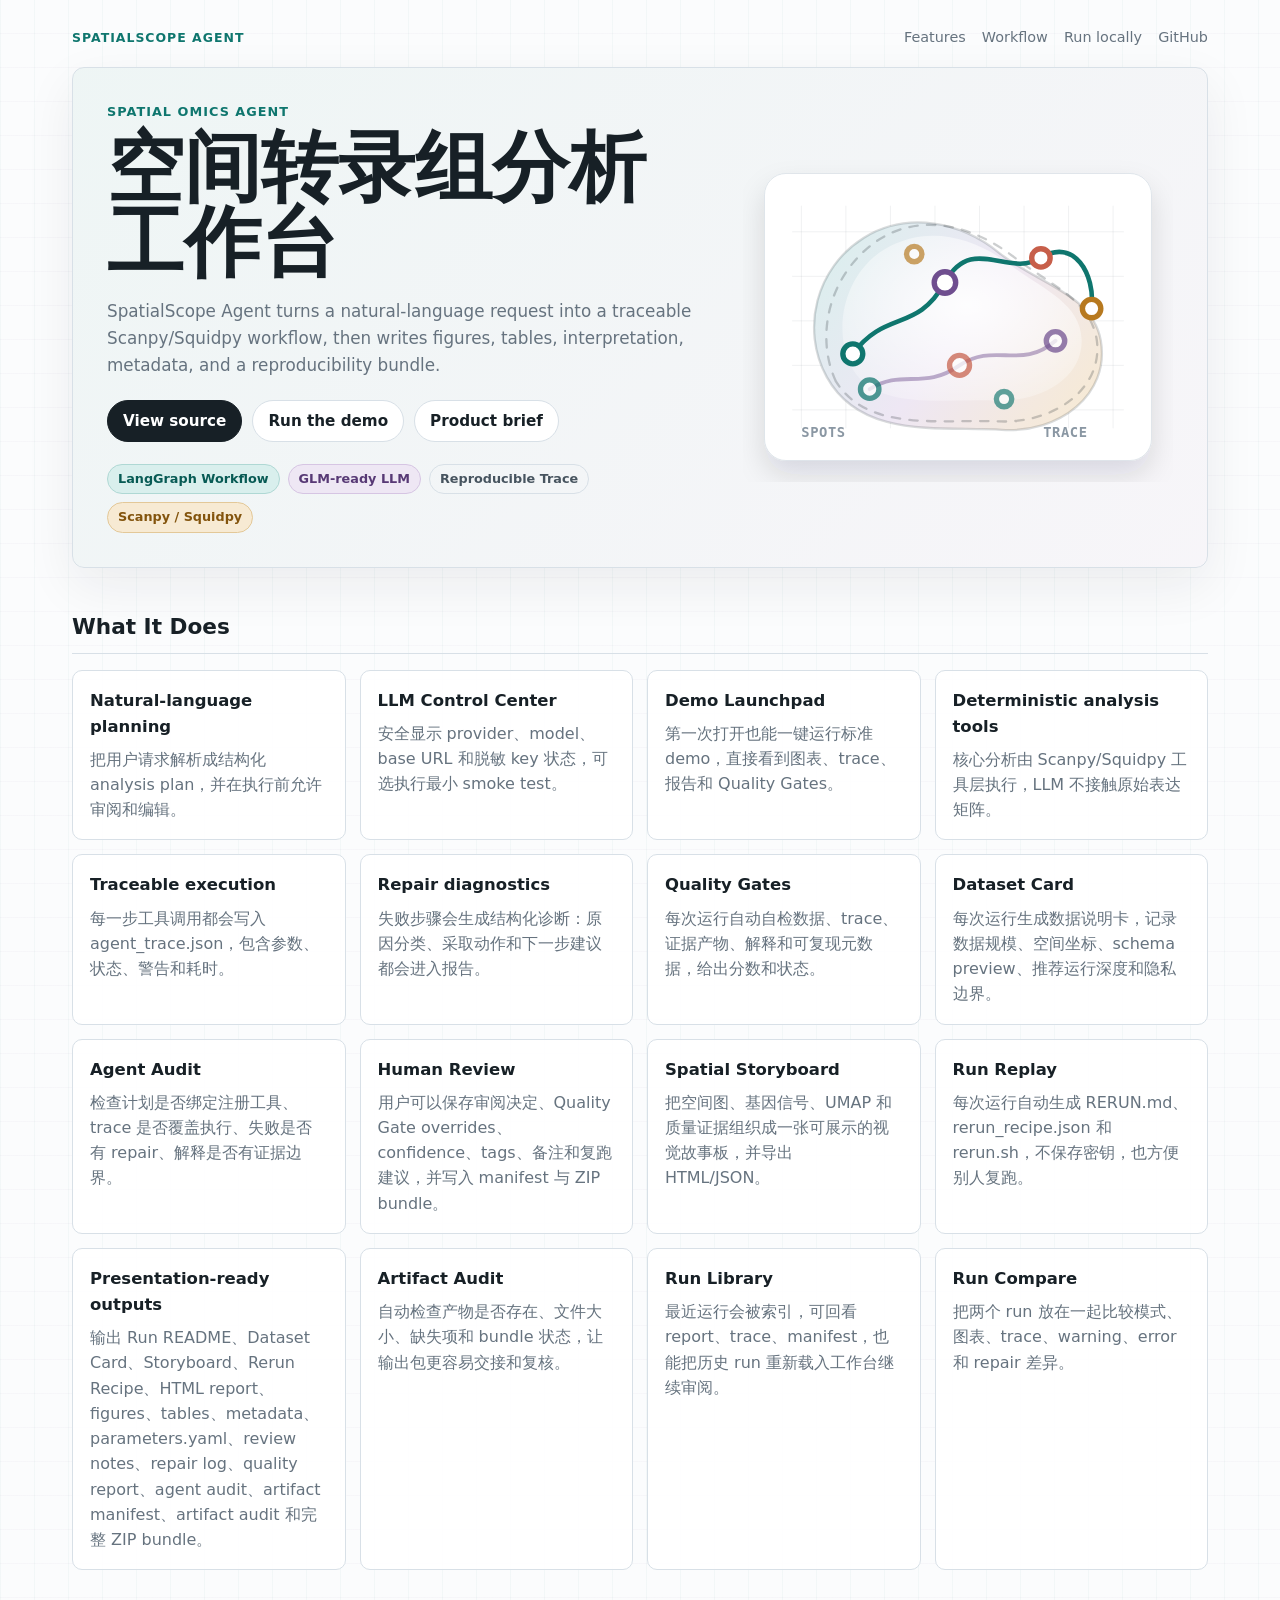
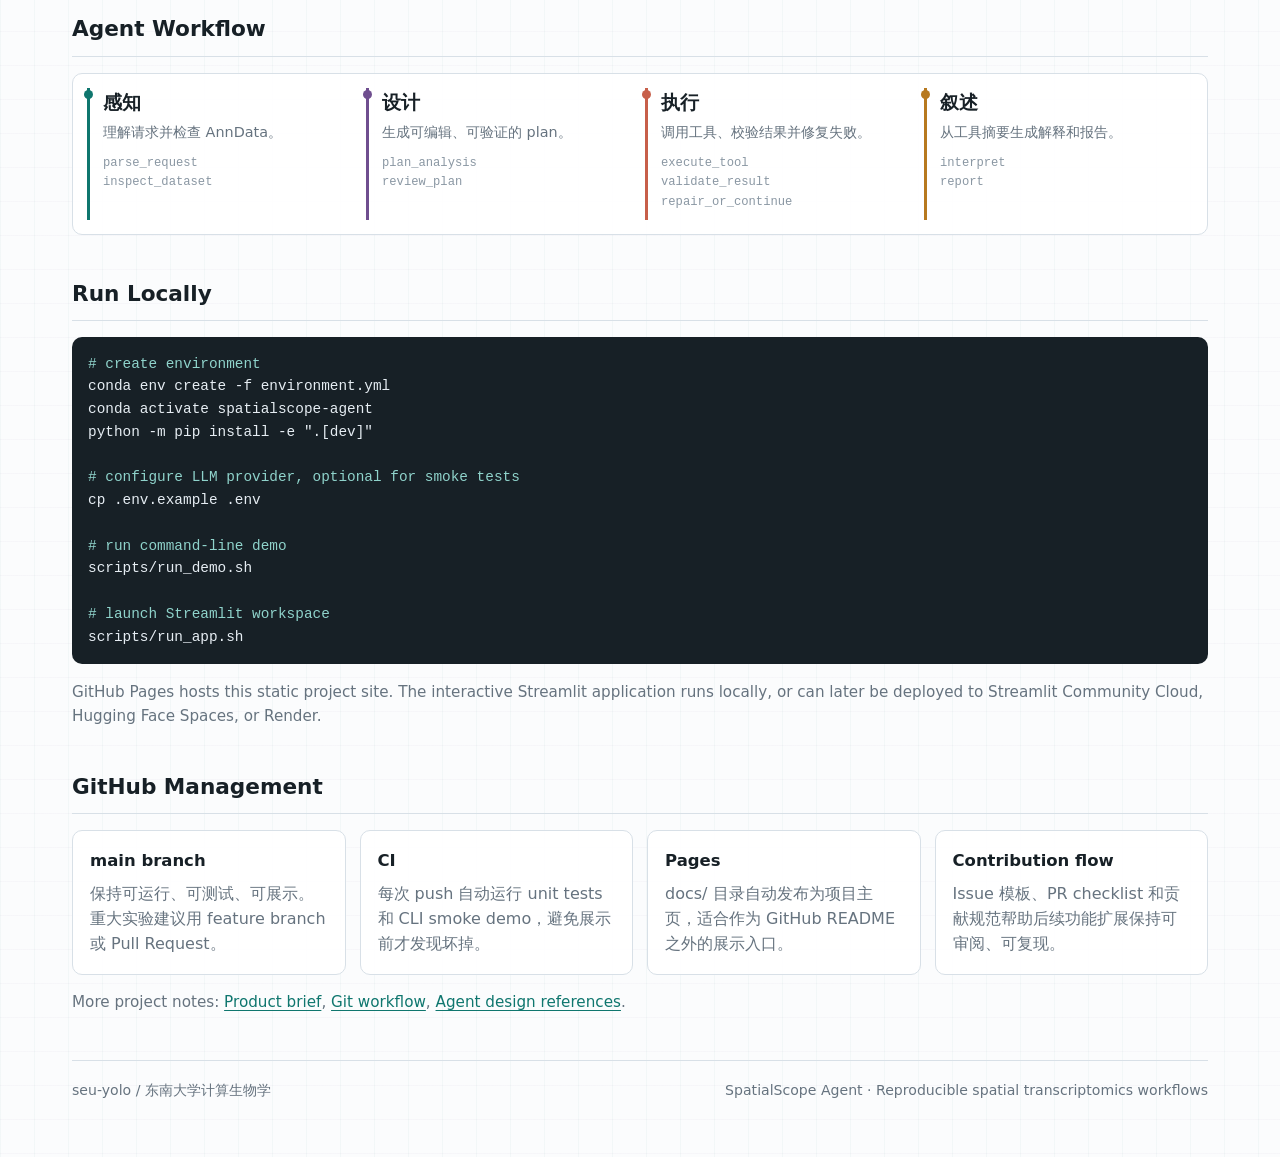
==== index.html @ b6e5aeb5 "feat: refactor spatialscope agent v2 runtime and ui" ====
<!doctype html>
<html lang="zh-CN">
<head>
  <meta charset="utf-8">
  <meta name="viewport" content="width=device-width, initial-scale=1">
  <title>SpatialScope Agent</title>
  <meta name="description" content="A LangGraph-orchestrated spatial transcriptomics analysis agent with reproducible reports and traceable workflows.">
  <link rel="stylesheet" href="assets/site.css">
</head>
<body>
  <main class="shell">
    <nav class="nav" aria-label="Primary navigation">
      <div class="brand">SpatialScope Agent</div>
      <div class="nav-links">
        <a href="#features">Features</a>
        <a href="#workflow">Workflow</a>
        <a href="#run">Run locally</a>
        <a href="https://github.com/seu-yolo/spatialscope-agent">GitHub</a>
      </div>
    </nav>

    <section class="hero">
      <div>
        <div class="kicker">Spatial Omics Agent</div>
        <h1>空间转录组分析工作台</h1>
        <p class="lead">
          SpatialScope Agent turns a natural-language request into a traceable Scanpy/Squidpy workflow,
          then writes figures, tables, interpretation, metadata, and a reproducibility bundle.
        </p>
        <div class="actions">
          <a class="button" href="https://github.com/seu-yolo/spatialscope-agent">View source</a>
          <a class="button secondary" href="#run">Run the demo</a>
          <a class="button secondary" href="PRODUCT_BRIEF.md">Product brief</a>
        </div>
        <div class="tag-wall" aria-label="Project tags">
          <span class="tag teal">LangGraph Workflow</span>
          <span class="tag plum">GLM-ready LLM</span>
          <span class="tag">Reproducible Trace</span>
          <span class="tag amber">Scanpy / Squidpy</span>
        </div>
      </div>
      <img class="atlas" src="assets/spatialscope-atlas.svg" alt="Spatial transcriptomics atlas illustration">
    </section>

    <section class="section" id="features">
      <div class="section-title">What It Does</div>
      <div class="grid">
        <article class="card">
          <h3>Natural-language planning</h3>
          <p>把用户请求解析成结构化 analysis plan，并在执行前允许审阅和编辑。</p>
        </article>
        <article class="card">
          <h3>LLM Control Center</h3>
          <p>安全显示 provider、model、base URL 和脱敏 key 状态，可选执行最小 smoke test。</p>
        </article>
        <article class="card">
          <h3>Demo Launchpad</h3>
          <p>第一次打开也能一键运行标准 demo，直接看到图表、trace、报告和 Quality Gates。</p>
        </article>
        <article class="card">
          <h3>Deterministic analysis tools</h3>
          <p>核心分析由 Scanpy/Squidpy 工具层执行，LLM 不接触原始表达矩阵。</p>
        </article>
        <article class="card">
          <h3>Traceable execution</h3>
          <p>每一步工具调用都会写入 agent_trace.json，包含参数、状态、警告和耗时。</p>
        </article>
        <article class="card">
          <h3>Repair diagnostics</h3>
          <p>失败步骤会生成结构化诊断：原因分类、采取动作和下一步建议都会进入报告。</p>
        </article>
        <article class="card">
          <h3>Quality Gates</h3>
          <p>每次运行自动自检数据、trace、证据产物、解释和可复现元数据，给出分数和状态。</p>
        </article>
        <article class="card">
          <h3>Dataset Card</h3>
          <p>每次运行生成数据说明卡，记录数据规模、空间坐标、schema preview、推荐运行深度和隐私边界。</p>
        </article>
        <article class="card">
          <h3>Agent Audit</h3>
          <p>检查计划是否绑定注册工具、trace 是否覆盖执行、失败是否有 repair、解释是否有证据边界。</p>
        </article>
        <article class="card">
          <h3>Human Review</h3>
          <p>用户可以保存审阅决定、Quality Gate overrides、confidence、tags、备注和复跑建议，并写入 manifest 与 ZIP bundle。</p>
        </article>
        <article class="card">
          <h3>Spatial Storyboard</h3>
          <p>把空间图、基因信号、UMAP 和质量证据组织成一张可展示的视觉故事板，并导出 HTML/JSON。</p>
        </article>
        <article class="card">
          <h3>Run Replay</h3>
          <p>每次运行自动生成 RERUN.md、rerun_recipe.json 和 rerun.sh，不保存密钥，也方便别人复跑。</p>
        </article>
        <article class="card">
          <h3>Presentation-ready outputs</h3>
          <p>输出 Run README、Dataset Card、Storyboard、Rerun Recipe、HTML report、figures、tables、metadata、parameters.yaml、review notes、repair log、quality report、agent audit、artifact manifest、artifact audit 和完整 ZIP bundle。</p>
        </article>
        <article class="card">
          <h3>Artifact Audit</h3>
          <p>自动检查产物是否存在、文件大小、缺失项和 bundle 状态，让输出包更容易交接和复核。</p>
        </article>
        <article class="card">
          <h3>Run Library</h3>
          <p>最近运行会被索引，可回看 report、trace、manifest，也能把历史 run 重新载入工作台继续审阅。</p>
        </article>
        <article class="card">
          <h3>Run Compare</h3>
          <p>把两个 run 放在一起比较模式、图表、trace、warning、error 和 repair 差异。</p>
        </article>
      </div>
    </section>

    <section class="section" id="workflow">
      <div class="section-title">Agent Workflow</div>
      <div class="workflow">
        <article class="phase sense">
          <h3>感知</h3>
          <p>理解请求并检查 AnnData。</p>
          <code>parse_request</code>
          <code>inspect_dataset</code>
        </article>
        <article class="phase design">
          <h3>设计</h3>
          <p>生成可编辑、可验证的 plan。</p>
          <code>plan_analysis</code>
          <code>review_plan</code>
        </article>
        <article class="phase act">
          <h3>执行</h3>
          <p>调用工具、校验结果并修复失败。</p>
          <code>execute_tool</code>
          <code>validate_result</code>
          <code>repair_or_continue</code>
        </article>
        <article class="phase tell">
          <h3>叙述</h3>
          <p>从工具摘要生成解释和报告。</p>
          <code>interpret</code>
          <code>report</code>
        </article>
      </div>
    </section>

    <section class="section" id="run">
      <div class="section-title">Run Locally</div>
      <pre class="commands"><span># create environment</span>
conda env create -f environment.yml
conda activate spatialscope-agent
python -m pip install -e ".[dev]"

<span># configure LLM provider, optional for smoke tests</span>
cp .env.example .env

<span># run command-line demo</span>
scripts/run_demo.sh

<span># launch Streamlit workspace</span>
scripts/run_app.sh</pre>
      <p class="note">
        GitHub Pages hosts this static project site. The interactive Streamlit application runs locally,
        or can later be deployed to Streamlit Community Cloud, Hugging Face Spaces, or Render.
      </p>
    </section>

    <section class="section">
      <div class="section-title">GitHub Management</div>
      <div class="grid">
        <article class="card">
          <h3>main branch</h3>
          <p>保持可运行、可测试、可展示。重大实验建议用 feature branch 或 Pull Request。</p>
        </article>
        <article class="card">
          <h3>CI</h3>
          <p>每次 push 自动运行 unit tests 和 CLI smoke demo，避免展示前才发现坏掉。</p>
        </article>
        <article class="card">
          <h3>Pages</h3>
          <p>docs/ 目录自动发布为项目主页，适合作为 GitHub README 之外的展示入口。</p>
        </article>
        <article class="card">
          <h3>Contribution flow</h3>
          <p>Issue 模板、PR checklist 和贡献规范帮助后续功能扩展保持可审阅、可复现。</p>
        </article>
      </div>
      <p class="note">
        More project notes:
        <a href="PRODUCT_BRIEF.md">Product brief</a>,
        <a href="GIT_WORKFLOW.md">Git workflow</a>,
        <a href="AGENT_DESIGN_REFERENCES.md">Agent design references</a>.
      </p>
    </section>

    <footer class="footer">
      <span>seu-yolo / 东南大学计算生物学</span>
      <span>SpatialScope Agent · Reproducible spatial transcriptomics workflows</span>
    </footer>
  </main>
</body>
</html>
---- assets/site.css ----
:root {
  --ink: #172026;
  --muted: #66737f;
  --soft: #8a97a3;
  --line: #d8e0e7;
  --surface: #f7f9fb;
  --teal: #0f766e;
  --teal-soft: #d9efed;
  --plum: #6f4e8f;
  --plum-soft: #eee7f4;
  --amber: #b7791f;
  --amber-soft: #f7ead3;
  --coral: #c75f4a;
}

* {
  box-sizing: border-box;
}

body {
  margin: 0;
  color: var(--ink);
  background:
    linear-gradient(90deg, rgba(15, 118, 110, 0.035) 1px, transparent 1px),
    linear-gradient(0deg, rgba(111, 78, 143, 0.03) 1px, transparent 1px),
    #fbfcfd;
  background-size: 34px 34px;
  font-family: "PingFang SC", "Noto Sans CJK SC", "Microsoft YaHei", Inter, ui-sans-serif, system-ui, -apple-system, BlinkMacSystemFont, "Segoe UI", sans-serif;
  line-height: 1.58;
}

a {
  color: var(--teal);
  text-decoration-thickness: 1px;
  text-underline-offset: 3px;
}

.shell {
  margin: 0 auto;
  max-width: 1180px;
  padding: 26px 22px 56px;
}

.nav {
  align-items: center;
  display: flex;
  gap: 14px;
  justify-content: space-between;
  margin-bottom: 18px;
}

.brand {
  color: var(--teal);
  font-size: 0.78rem;
  font-weight: 800;
  letter-spacing: 0.08em;
  text-transform: uppercase;
}

.nav-links {
  display: flex;
  flex-wrap: wrap;
  gap: 10px 16px;
  justify-content: flex-end;
}

.nav-links a {
  color: var(--muted);
  font-size: 0.9rem;
  text-decoration: none;
}

.hero {
  align-items: center;
  background:
    linear-gradient(135deg, rgba(15, 118, 110, 0.07), rgba(111, 78, 143, 0.055)),
    rgba(255, 255, 255, 0.97);
  border: 1px solid var(--line);
  border-radius: 12px;
  box-shadow: 0 18px 52px rgba(23, 32, 38, 0.07);
  display: grid;
  gap: 32px;
  grid-template-columns: minmax(0, 1fr) minmax(280px, 430px);
  padding: 34px;
}

.kicker {
  color: var(--teal);
  font-size: 0.8rem;
  font-weight: 800;
  letter-spacing: 0.08em;
  margin-bottom: 8px;
  text-transform: uppercase;
}

h1 {
  font-size: clamp(2.45rem, 6vw, 5.3rem);
  letter-spacing: 0;
  line-height: 0.98;
  margin: 0;
}

.lead {
  color: var(--muted);
  font-size: 1.05rem;
  margin: 18px 0 0;
  max-width: 760px;
}

.actions {
  display: flex;
  flex-wrap: wrap;
  gap: 10px;
  margin-top: 22px;
}

.button {
  align-items: center;
  background: var(--ink);
  border: 1px solid var(--ink);
  border-radius: 999px;
  color: #fff;
  display: inline-flex;
  font-size: 0.95rem;
  font-weight: 740;
  min-height: 40px;
  padding: 8px 15px;
  text-decoration: none;
}

.button.secondary {
  background: #fff;
  border-color: var(--line);
  color: var(--ink);
}

.tag-wall {
  display: flex;
  flex-wrap: wrap;
  gap: 8px;
  margin-top: 22px;
}

.tag {
  border: 1px solid var(--line);
  border-radius: 999px;
  color: #47545f;
  display: inline-block;
  font-size: 0.8rem;
  font-weight: 700;
  padding: 4px 10px;
}

.tag.teal { background: var(--teal-soft); border-color: #afd8d4; color: #075a54; }
.tag.plum { background: var(--plum-soft); border-color: #d6c5e3; color: #573975; }
.tag.amber { background: var(--amber-soft); border-color: #e3c898; color: #83540d; }

.atlas {
  width: 100%;
}

.section {
  margin-top: 42px;
}

.section-title {
  border-bottom: 1px solid var(--line);
  font-size: 1.35rem;
  font-weight: 800;
  margin-bottom: 16px;
  padding-bottom: 9px;
}

.grid {
  display: grid;
  gap: 14px;
  grid-template-columns: repeat(auto-fit, minmax(240px, 1fr));
}

.card {
  background: rgba(255, 255, 255, 0.94);
  border: 1px solid var(--line);
  border-radius: 10px;
  padding: 17px;
}

.card h3 {
  font-size: 1.03rem;
  margin: 0 0 7px;
}

.card p {
  color: var(--muted);
  margin: 0;
}

.workflow {
  background: rgba(255, 255, 255, 0.94);
  border: 1px solid var(--line);
  border-radius: 10px;
  display: grid;
  gap: 10px;
  grid-template-columns: repeat(auto-fit, minmax(190px, 1fr));
  padding: 14px;
}

.phase {
  border-left: 3px solid var(--phase, var(--teal));
  min-height: 132px;
  padding-left: 13px;
  position: relative;
}

.phase::before {
  background: var(--phase, var(--teal));
  border-radius: 999px;
  content: "";
  height: 9px;
  left: -6px;
  position: absolute;
  top: 2px;
  width: 9px;
}

.phase h3 {
  margin: 0 0 4px;
}

.phase p {
  color: var(--muted);
  font-size: 0.9rem;
  margin: 0 0 10px;
}

.phase code {
  color: var(--soft);
  display: block;
  font-size: 0.76rem;
  line-height: 1.6;
}

.phase.sense { --phase: var(--teal); }
.phase.design { --phase: var(--plum); }
.phase.act { --phase: var(--coral); }
.phase.tell { --phase: var(--amber); }

.commands {
  background: #172026;
  border-radius: 10px;
  color: #e6edf3;
  font-family: ui-monospace, SFMono-Regular, Menlo, Monaco, Consolas, monospace;
  font-size: 0.9rem;
  overflow-x: auto;
  padding: 16px;
}

.commands span {
  color: #8fd3cb;
}

.note {
  color: var(--muted);
  font-size: 0.95rem;
}

.footer {
  border-top: 1px solid var(--line);
  color: var(--muted);
  display: flex;
  flex-wrap: wrap;
  font-size: 0.88rem;
  gap: 10px 18px;
  justify-content: space-between;
  margin-top: 46px;
  padding-top: 18px;
}

@media (max-width: 760px) {
  .shell {
    padding: 18px 16px 44px;
  }

  .hero {
    grid-template-columns: 1fr;
    padding: 22px;
  }

  .nav {
    align-items: flex-start;
    flex-direction: column;
  }
}
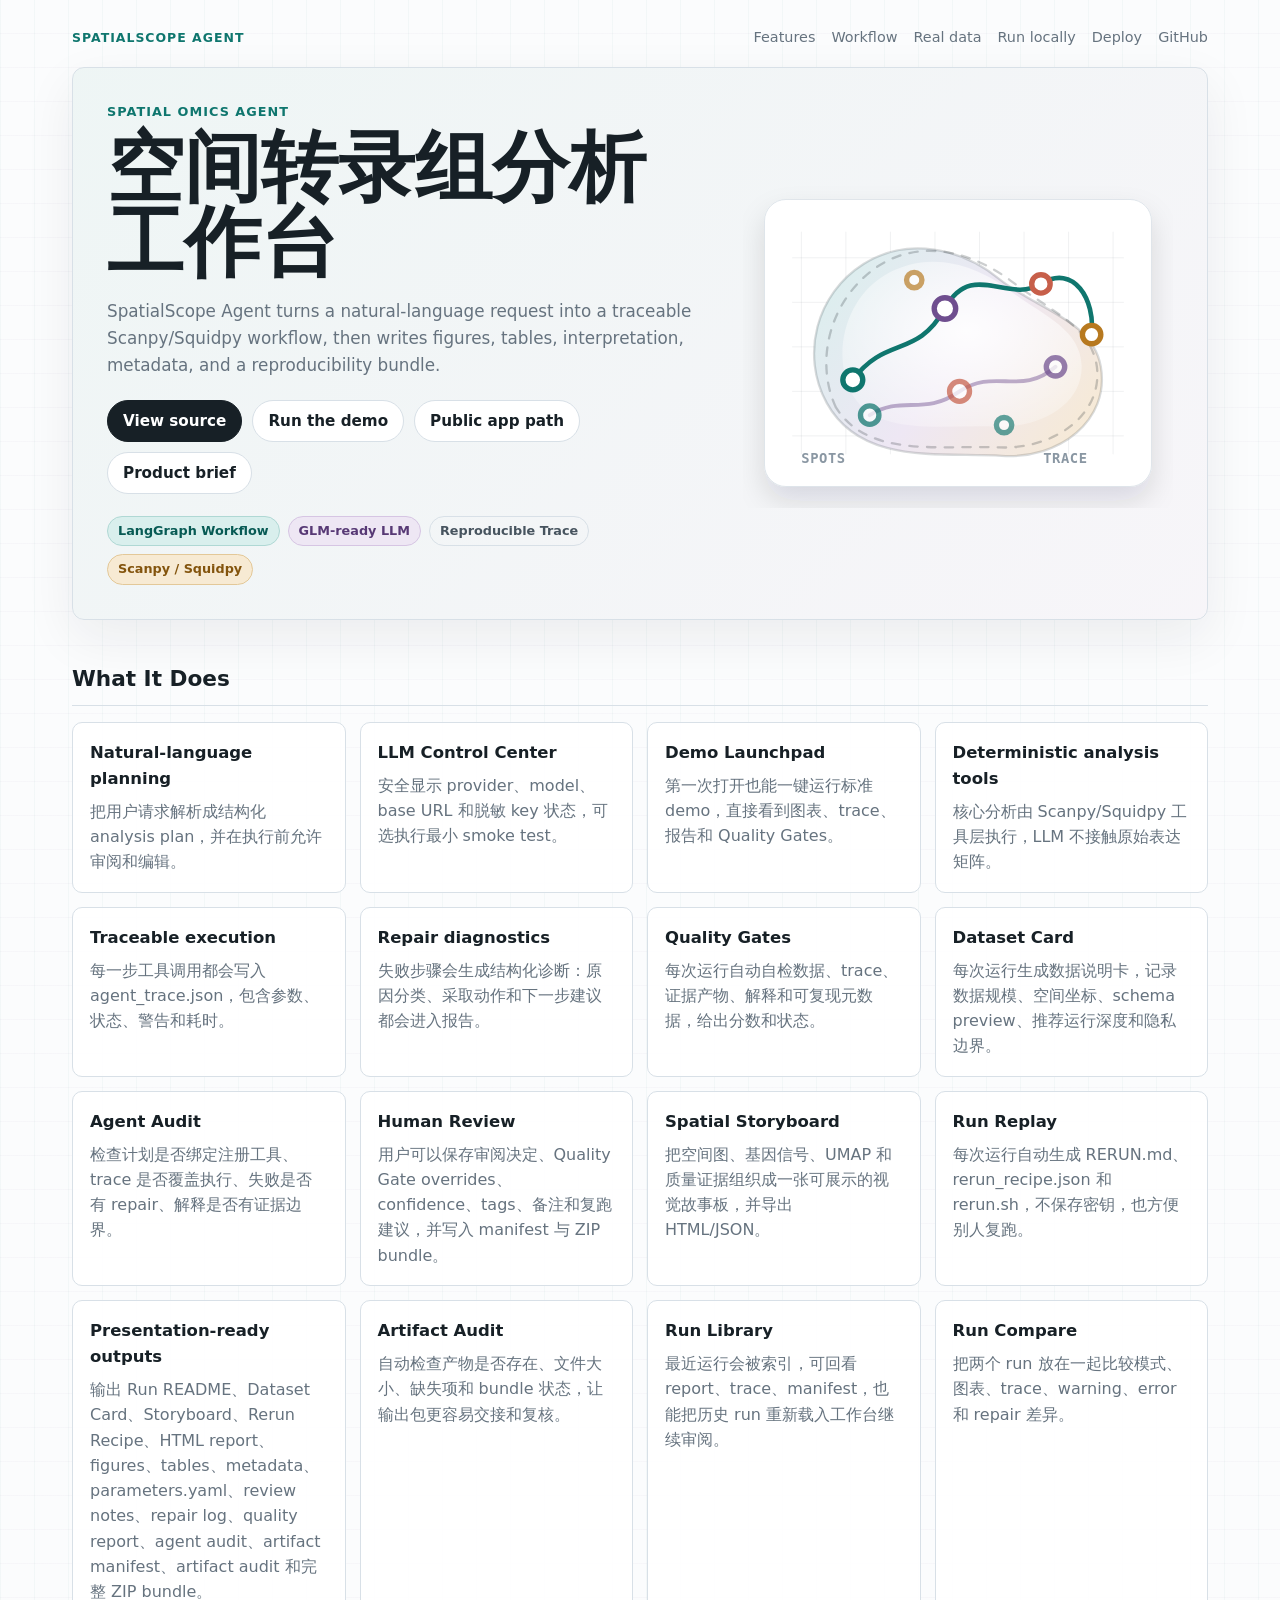
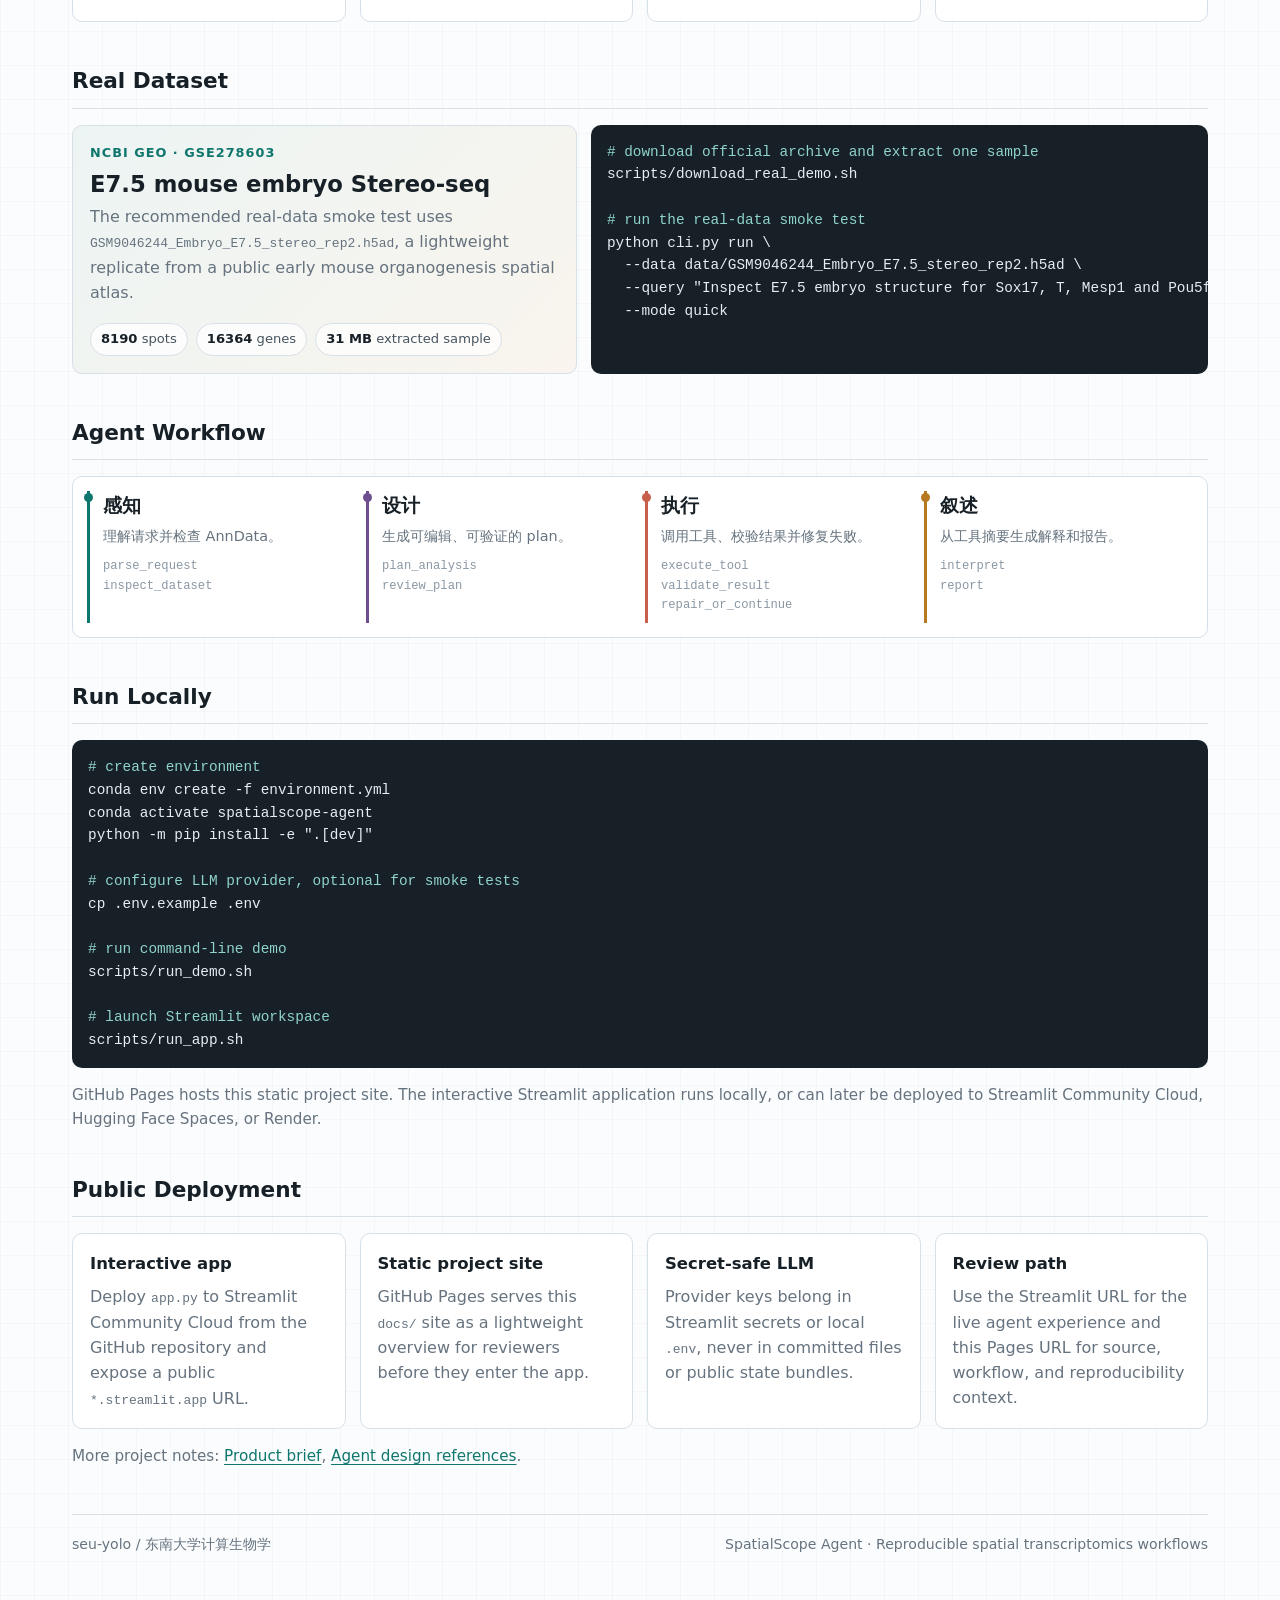
==== commit 2c8a931d: "feat: add real GEO data workflow" ====
--- a/index.html
+++ b/index.html
@@ -14,7 +14,9 @@
       <div class="nav-links">
         <a href="#features">Features</a>
         <a href="#workflow">Workflow</a>
+        <a href="#data">Real data</a>
         <a href="#run">Run locally</a>
+        <a href="#deploy">Deploy</a>
         <a href="https://github.com/seu-yolo/spatialscope-agent">GitHub</a>
       </div>
     </nav>
@@ -30,6 +32,7 @@
         <div class="actions">
           <a class="button" href="https://github.com/seu-yolo/spatialscope-agent">View source</a>
           <a class="button secondary" href="#run">Run the demo</a>
+          <a class="button secondary" href="#deploy">Public app path</a>
           <a class="button secondary" href="PRODUCT_BRIEF.md">Product brief</a>
         </div>
         <div class="tag-wall" aria-label="Project tags">
@@ -112,6 +115,34 @@
       </div>
     </section>
 
+    <section class="section" id="data">
+      <div class="section-title">Real Dataset</div>
+      <div class="split">
+        <article class="card accent-card">
+          <div class="kicker">NCBI GEO · GSE278603</div>
+          <h3>E7.5 mouse embryo Stereo-seq</h3>
+          <p>
+            The recommended real-data smoke test uses
+            <code>GSM9046244_Embryo_E7.5_stereo_rep2.h5ad</code>, a lightweight
+            replicate from a public early mouse organogenesis spatial atlas.
+          </p>
+          <div class="mini-metrics">
+            <span><strong>8190</strong> spots</span>
+            <span><strong>16364</strong> genes</span>
+            <span><strong>31 MB</strong> extracted sample</span>
+          </div>
+        </article>
+        <pre class="commands compact"><span># download official archive and extract one sample</span>
+scripts/download_real_demo.sh
+
+<span># run the real-data smoke test</span>
+python cli.py run \
+  --data data/GSM9046244_Embryo_E7.5_stereo_rep2.h5ad \
+  --query "Inspect E7.5 embryo structure for Sox17, T, Mesp1 and Pou5f1." \
+  --mode quick</pre>
+      </div>
+    </section>
+
     <section class="section" id="workflow">
       <div class="section-title">Agent Workflow</div>
       <div class="workflow">
@@ -164,30 +195,29 @@
       </p>
     </section>
 
-    <section class="section">
-      <div class="section-title">GitHub Management</div>
+    <section class="section" id="deploy">
+      <div class="section-title">Public Deployment</div>
       <div class="grid">
         <article class="card">
-          <h3>main branch</h3>
-          <p>保持可运行、可测试、可展示。重大实验建议用 feature branch 或 Pull Request。</p>
-        </article>
-        <article class="card">
-          <h3>CI</h3>
-          <p>每次 push 自动运行 unit tests 和 CLI smoke demo，避免展示前才发现坏掉。</p>
-        </article>
-        <article class="card">
-          <h3>Pages</h3>
-          <p>docs/ 目录自动发布为项目主页，适合作为 GitHub README 之外的展示入口。</p>
-        </article>
-        <article class="card">
-          <h3>Contribution flow</h3>
-          <p>Issue 模板、PR checklist 和贡献规范帮助后续功能扩展保持可审阅、可复现。</p>
+          <h3>Interactive app</h3>
+          <p>Deploy <code>app.py</code> to Streamlit Community Cloud from the GitHub repository and expose a public <code>*.streamlit.app</code> URL.</p>
+        </article>
+        <article class="card">
+          <h3>Static project site</h3>
+          <p>GitHub Pages serves this <code>docs/</code> site as a lightweight overview for reviewers before they enter the app.</p>
+        </article>
+        <article class="card">
+          <h3>Secret-safe LLM</h3>
+          <p>Provider keys belong in Streamlit secrets or local <code>.env</code>, never in committed files or public state bundles.</p>
+        </article>
+        <article class="card">
+          <h3>Review path</h3>
+          <p>Use the Streamlit URL for the live agent experience and this Pages URL for source, workflow, and reproducibility context.</p>
         </article>
       </div>
       <p class="note">
         More project notes:
         <a href="PRODUCT_BRIEF.md">Product brief</a>,
-        <a href="GIT_WORKFLOW.md">Git workflow</a>,
         <a href="AGENT_DESIGN_REFERENCES.md">Agent design references</a>.
       </p>
     </section>
--- a/assets/site.css
+++ b/assets/site.css
@@ -194,6 +194,44 @@
   margin: 0;
 }
 
+.split {
+  align-items: stretch;
+  display: grid;
+  gap: 14px;
+  grid-template-columns: minmax(260px, 0.9fr) minmax(320px, 1.1fr);
+}
+
+.accent-card {
+  background:
+    linear-gradient(135deg, rgba(15, 118, 110, 0.08), rgba(183, 121, 31, 0.08)),
+    rgba(255, 255, 255, 0.96);
+}
+
+.accent-card h3 {
+  font-size: 1.42rem;
+  line-height: 1.15;
+}
+
+.mini-metrics {
+  display: flex;
+  flex-wrap: wrap;
+  gap: 8px;
+  margin-top: 18px;
+}
+
+.mini-metrics span {
+  background: rgba(255, 255, 255, 0.72);
+  border: 1px solid var(--line);
+  border-radius: 999px;
+  color: #47545f;
+  font-size: 0.82rem;
+  padding: 5px 10px;
+}
+
+.mini-metrics strong {
+  color: var(--ink);
+}
+
 .workflow {
   background: rgba(255, 255, 255, 0.94);
   border: 1px solid var(--line);
@@ -254,6 +292,11 @@
   padding: 16px;
 }
 
+.commands.compact {
+  margin: 0;
+  min-height: 100%;
+}
+
 .commands span {
   color: #8fd3cb;
 }
@@ -285,6 +328,10 @@
     padding: 22px;
   }
 
+  .split {
+    grid-template-columns: 1fr;
+  }
+
   .nav {
     align-items: flex-start;
     flex-direction: column;
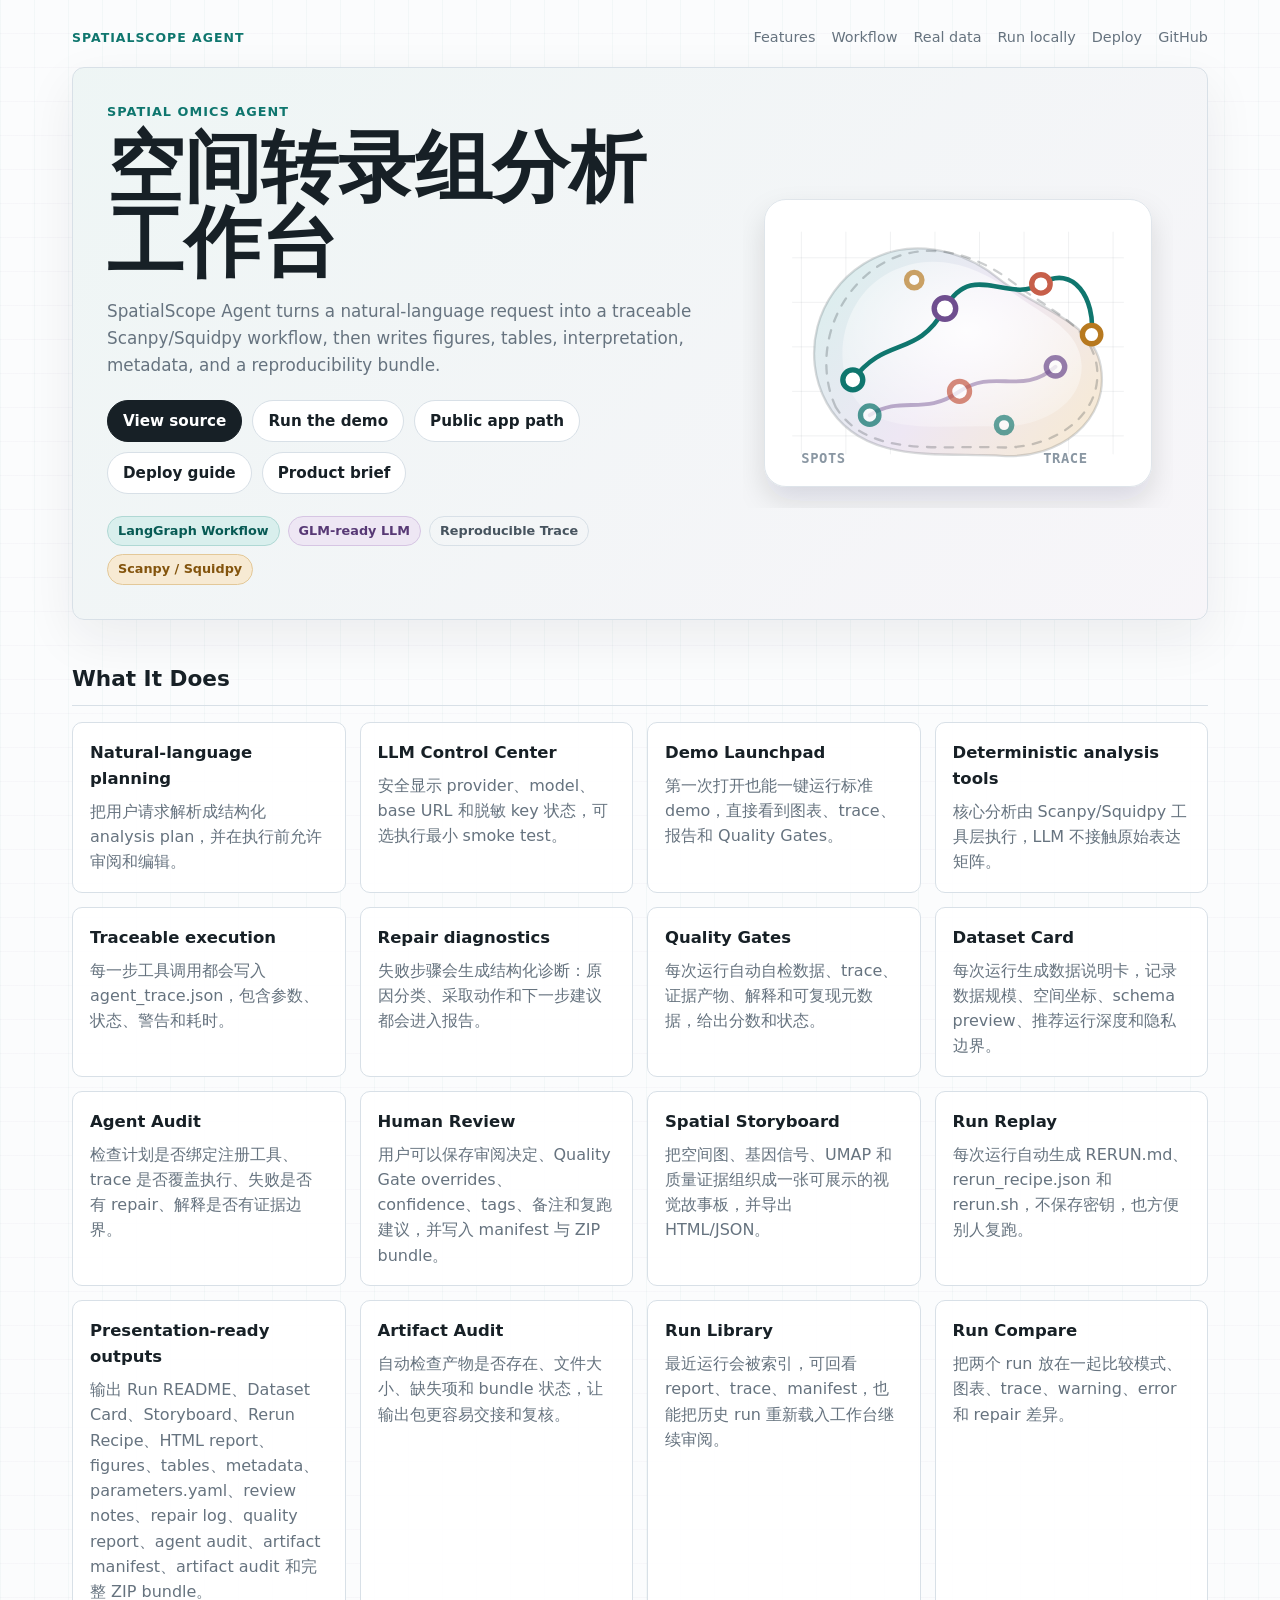
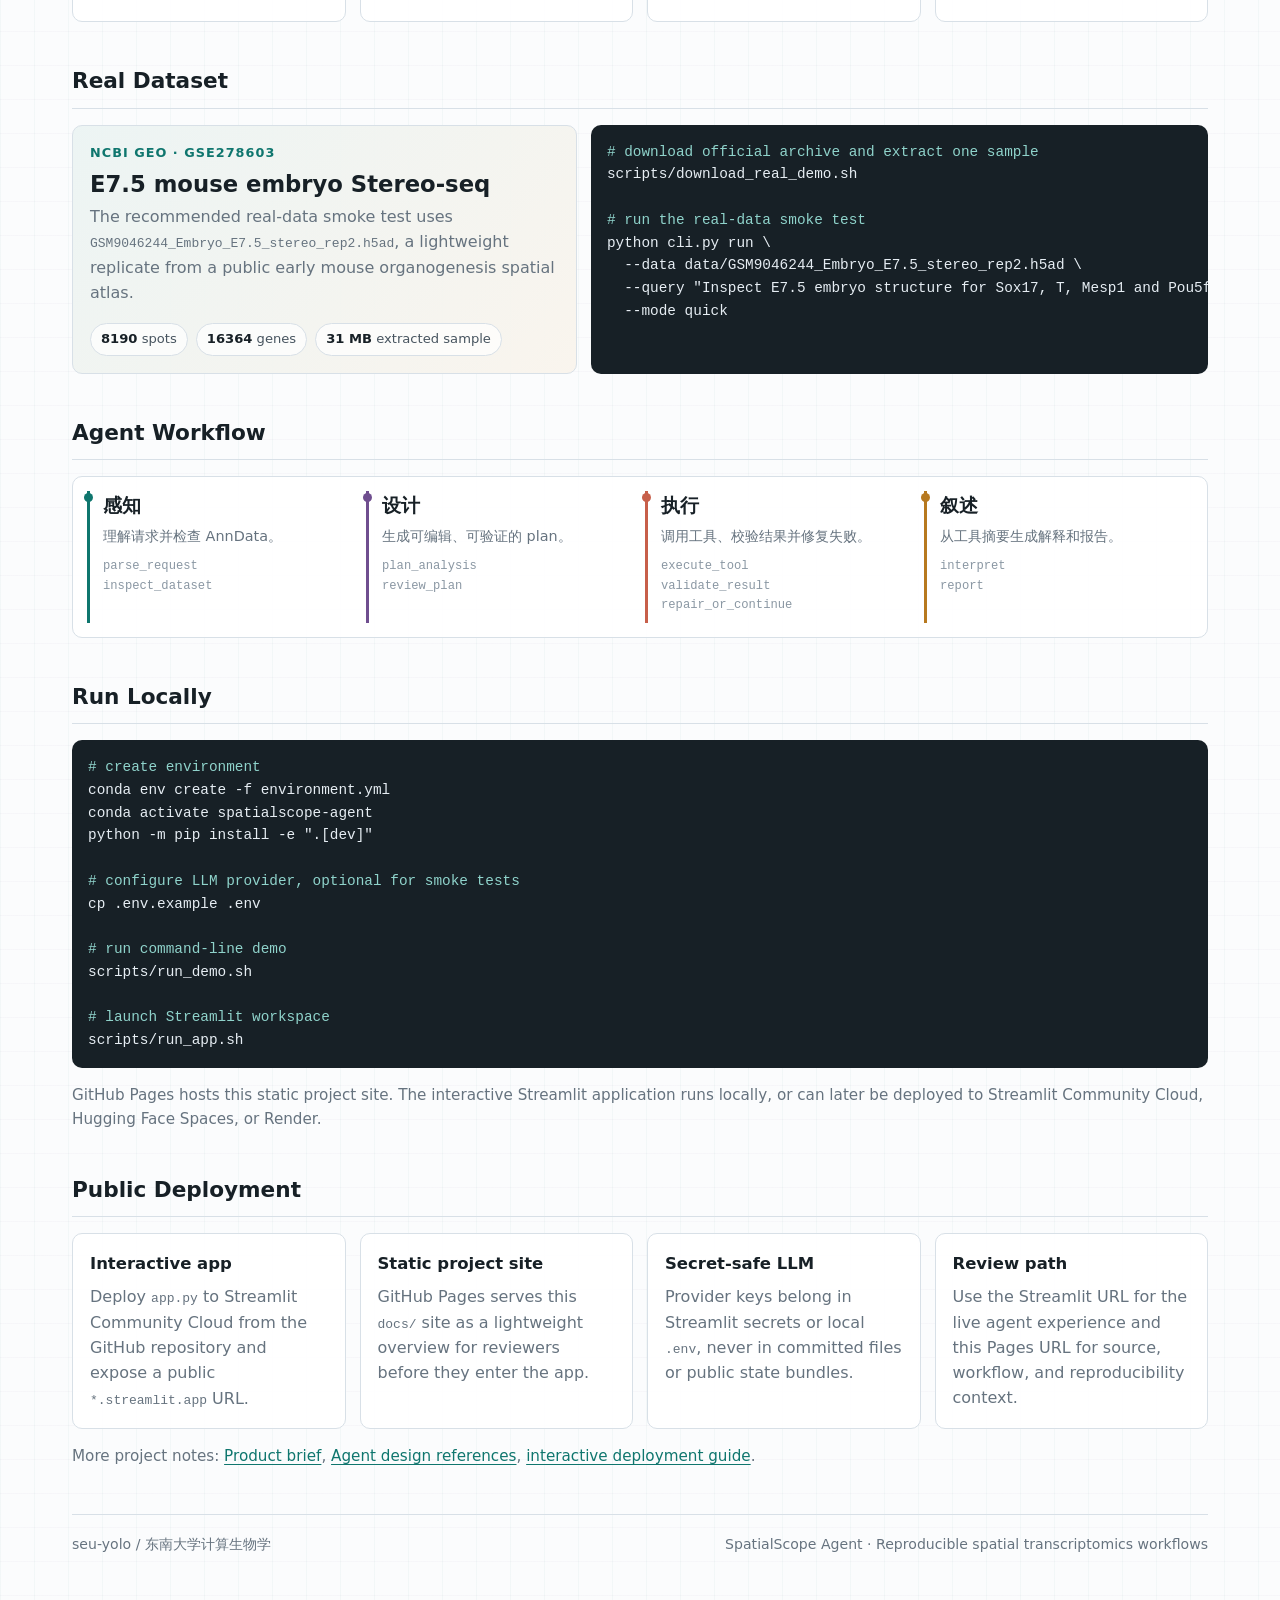
==== commit f18361c8: "docs: add streamlit deployment guide" ====
--- a/index.html
+++ b/index.html
@@ -33,6 +33,7 @@
           <a class="button" href="https://github.com/seu-yolo/spatialscope-agent">View source</a>
           <a class="button secondary" href="#run">Run the demo</a>
           <a class="button secondary" href="#deploy">Public app path</a>
+          <a class="button secondary" href="https://github.com/seu-yolo/spatialscope-agent/blob/main/DEPLOYMENT.md">Deploy guide</a>
           <a class="button secondary" href="PRODUCT_BRIEF.md">Product brief</a>
         </div>
         <div class="tag-wall" aria-label="Project tags">
@@ -218,7 +219,8 @@
       <p class="note">
         More project notes:
         <a href="PRODUCT_BRIEF.md">Product brief</a>,
-        <a href="AGENT_DESIGN_REFERENCES.md">Agent design references</a>.
+        <a href="AGENT_DESIGN_REFERENCES.md">Agent design references</a>,
+        <a href="https://github.com/seu-yolo/spatialscope-agent/blob/main/DEPLOYMENT.md">interactive deployment guide</a>.
       </p>
     </section>
 
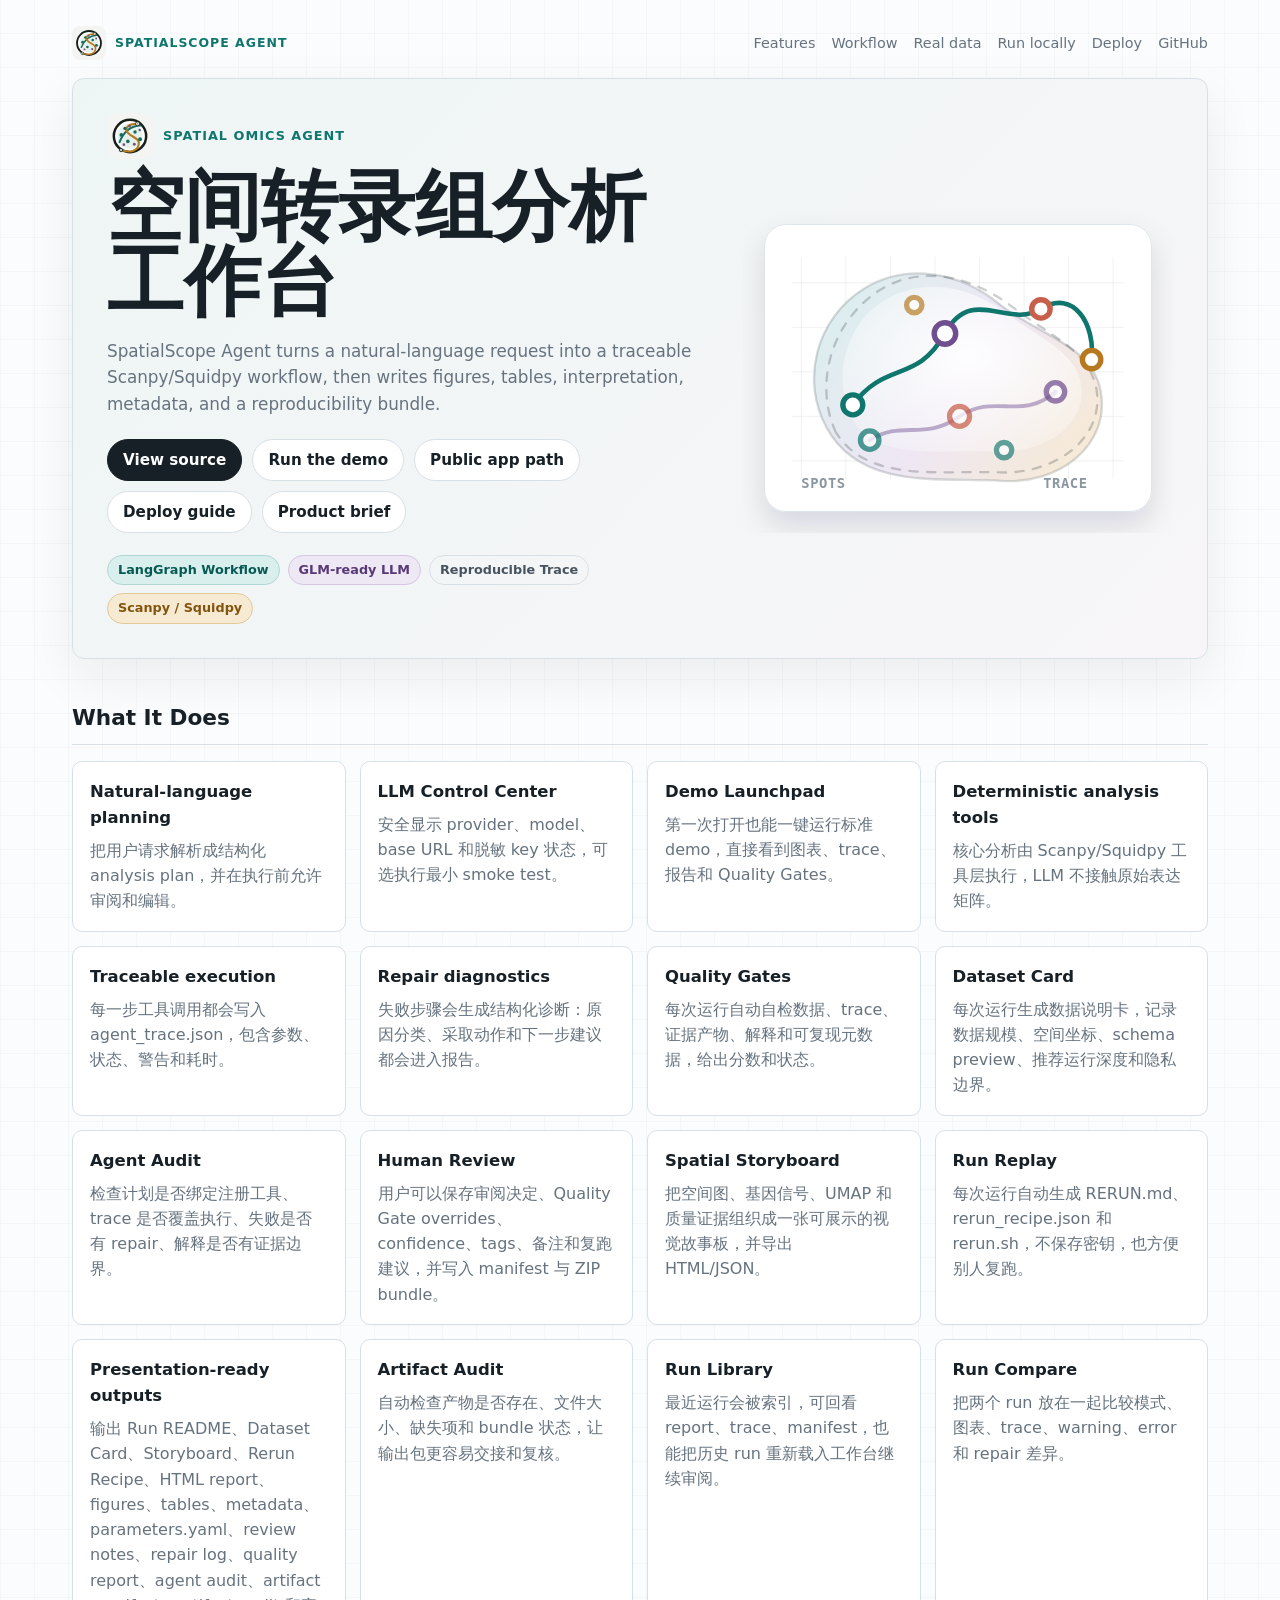
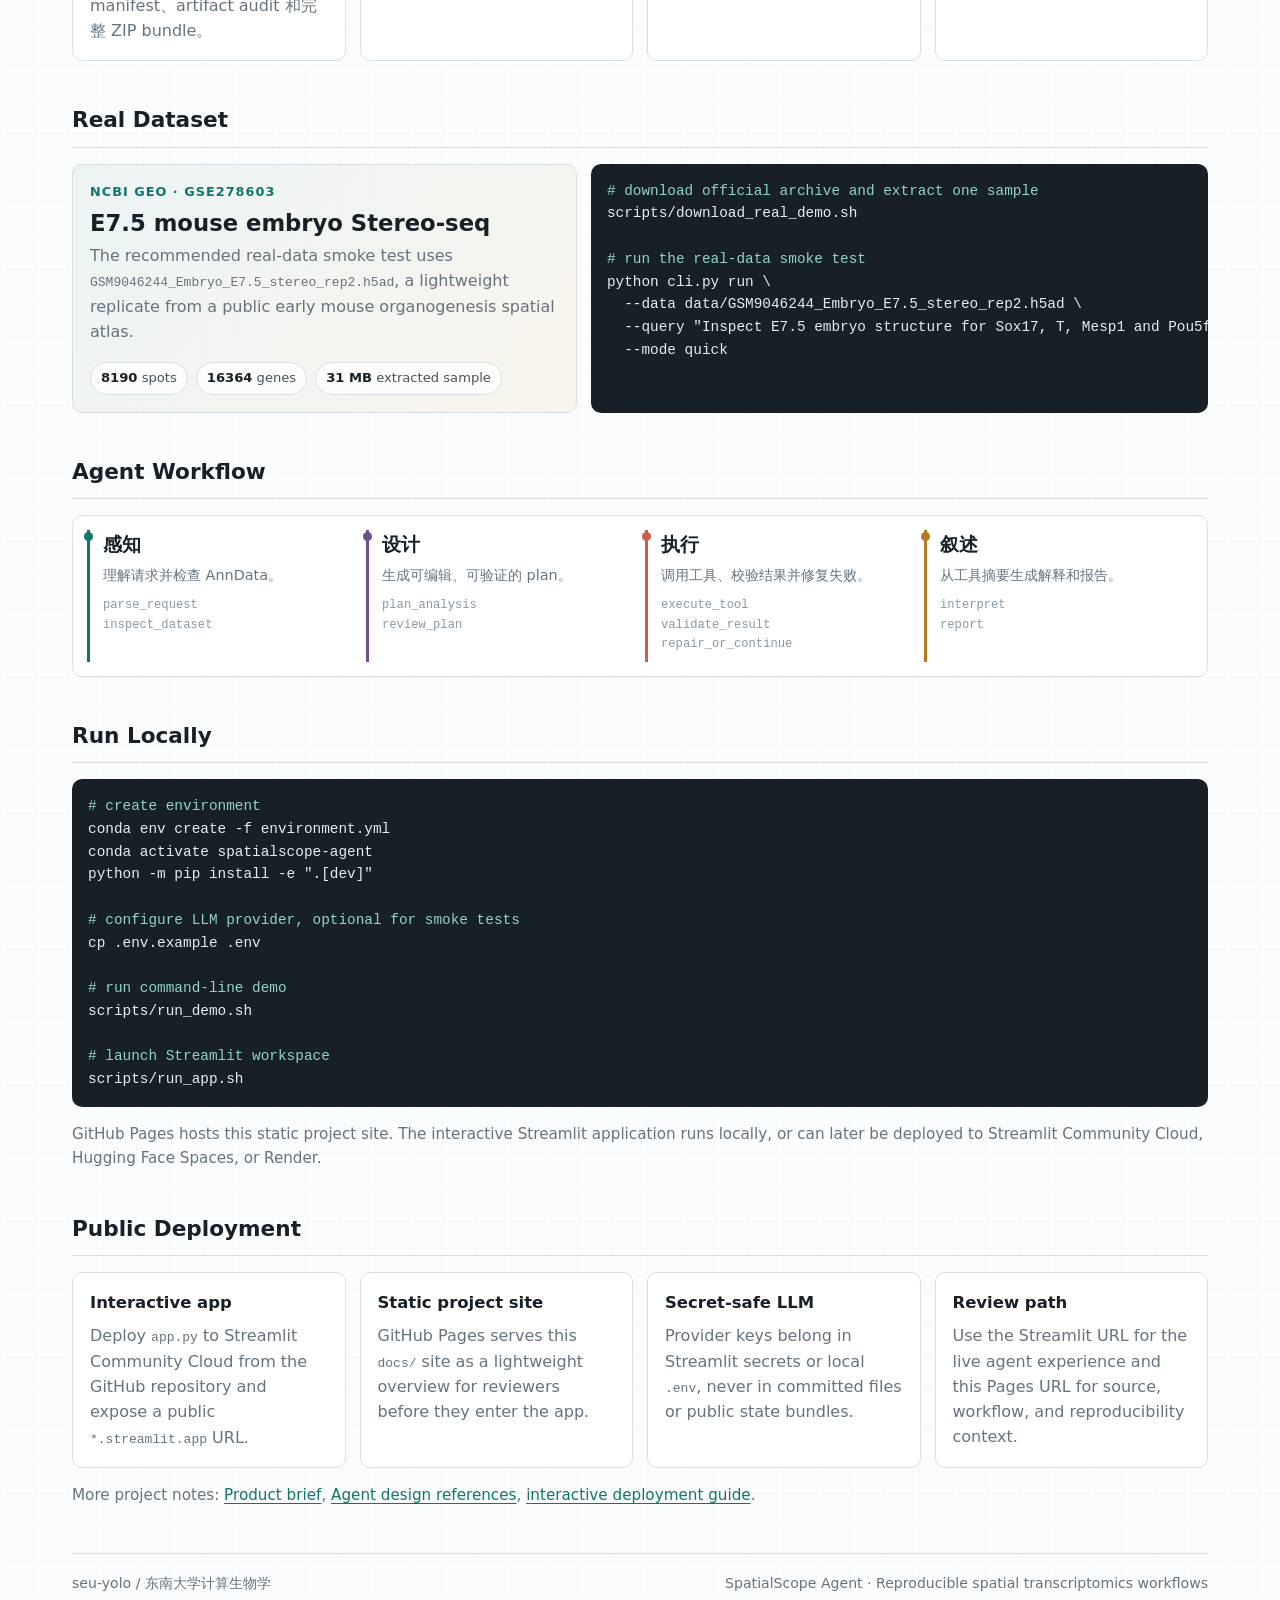
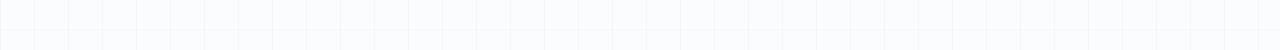
==== commit 769a111b: "design: add spatialscope logo mark" ====
--- a/index.html
+++ b/index.html
@@ -5,12 +5,13 @@
   <meta name="viewport" content="width=device-width, initial-scale=1">
   <title>SpatialScope Agent</title>
   <meta name="description" content="A LangGraph-orchestrated spatial transcriptomics analysis agent with reproducible reports and traceable workflows.">
+  <link rel="icon" href="assets/spatialscope-logo.svg" type="image/svg+xml">
   <link rel="stylesheet" href="assets/site.css">
 </head>
 <body>
   <main class="shell">
     <nav class="nav" aria-label="Primary navigation">
-      <div class="brand">SpatialScope Agent</div>
+      <div class="brand"><img src="assets/spatialscope-logo.svg" alt="">SpatialScope Agent</div>
       <div class="nav-links">
         <a href="#features">Features</a>
         <a href="#workflow">Workflow</a>
@@ -23,7 +24,7 @@
 
     <section class="hero">
       <div>
-        <div class="kicker">Spatial Omics Agent</div>
+        <div class="hero-mark"><img src="assets/spatialscope-logo.svg" alt="">Spatial Omics Agent</div>
         <h1>空间转录组分析工作台</h1>
         <p class="lead">
           SpatialScope Agent turns a natural-language request into a traceable Scanpy/Squidpy workflow,
--- a/assets/site.css
+++ b/assets/site.css
@@ -50,11 +50,19 @@
 }
 
 .brand {
+  align-items: center;
   color: var(--teal);
+  display: flex;
   font-size: 0.78rem;
   font-weight: 800;
+  gap: 9px;
   letter-spacing: 0.08em;
   text-transform: uppercase;
+}
+
+.brand img {
+  height: 34px;
+  width: 34px;
 }
 
 .nav-links {
@@ -91,6 +99,23 @@
   letter-spacing: 0.08em;
   margin-bottom: 8px;
   text-transform: uppercase;
+}
+
+.hero-mark {
+  align-items: center;
+  color: var(--teal);
+  display: flex;
+  font-size: 0.8rem;
+  font-weight: 800;
+  gap: 10px;
+  letter-spacing: 0.08em;
+  margin-bottom: 10px;
+  text-transform: uppercase;
+}
+
+.hero-mark img {
+  height: 46px;
+  width: 46px;
 }
 
 h1 {
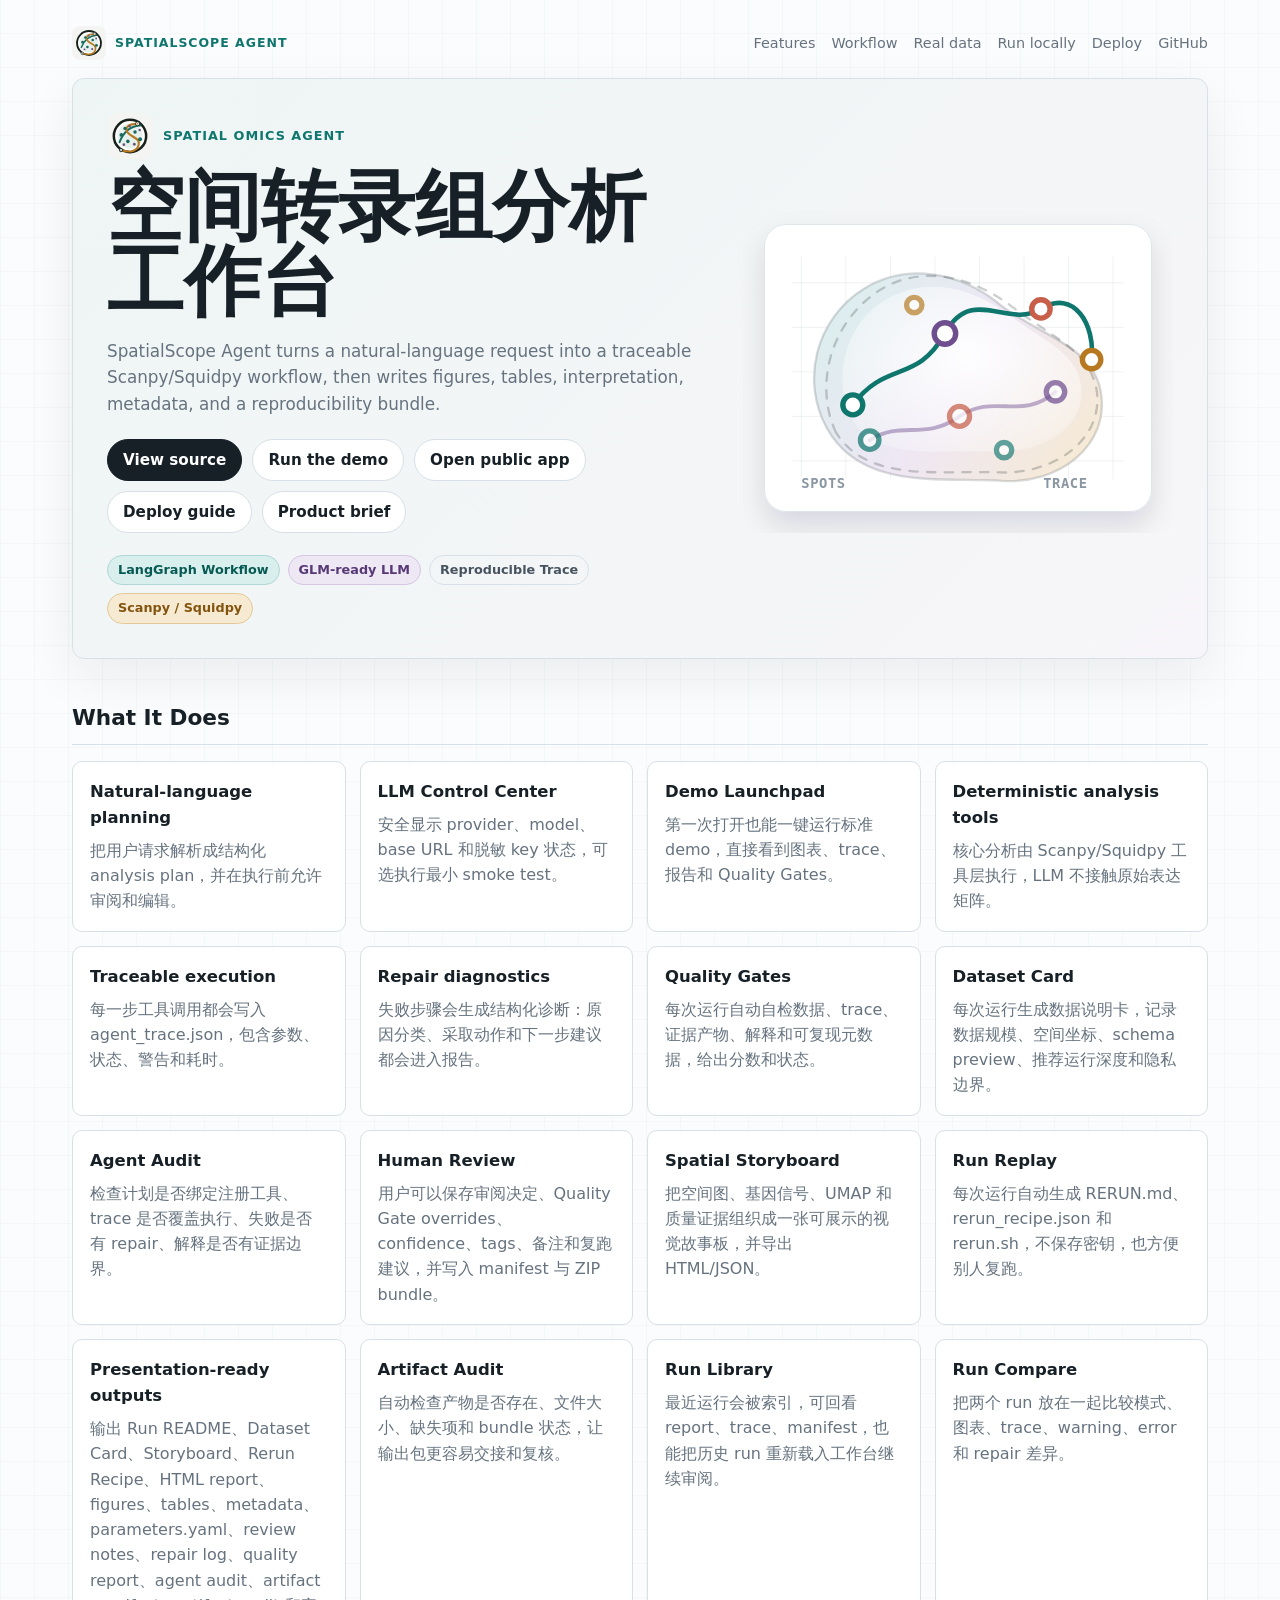
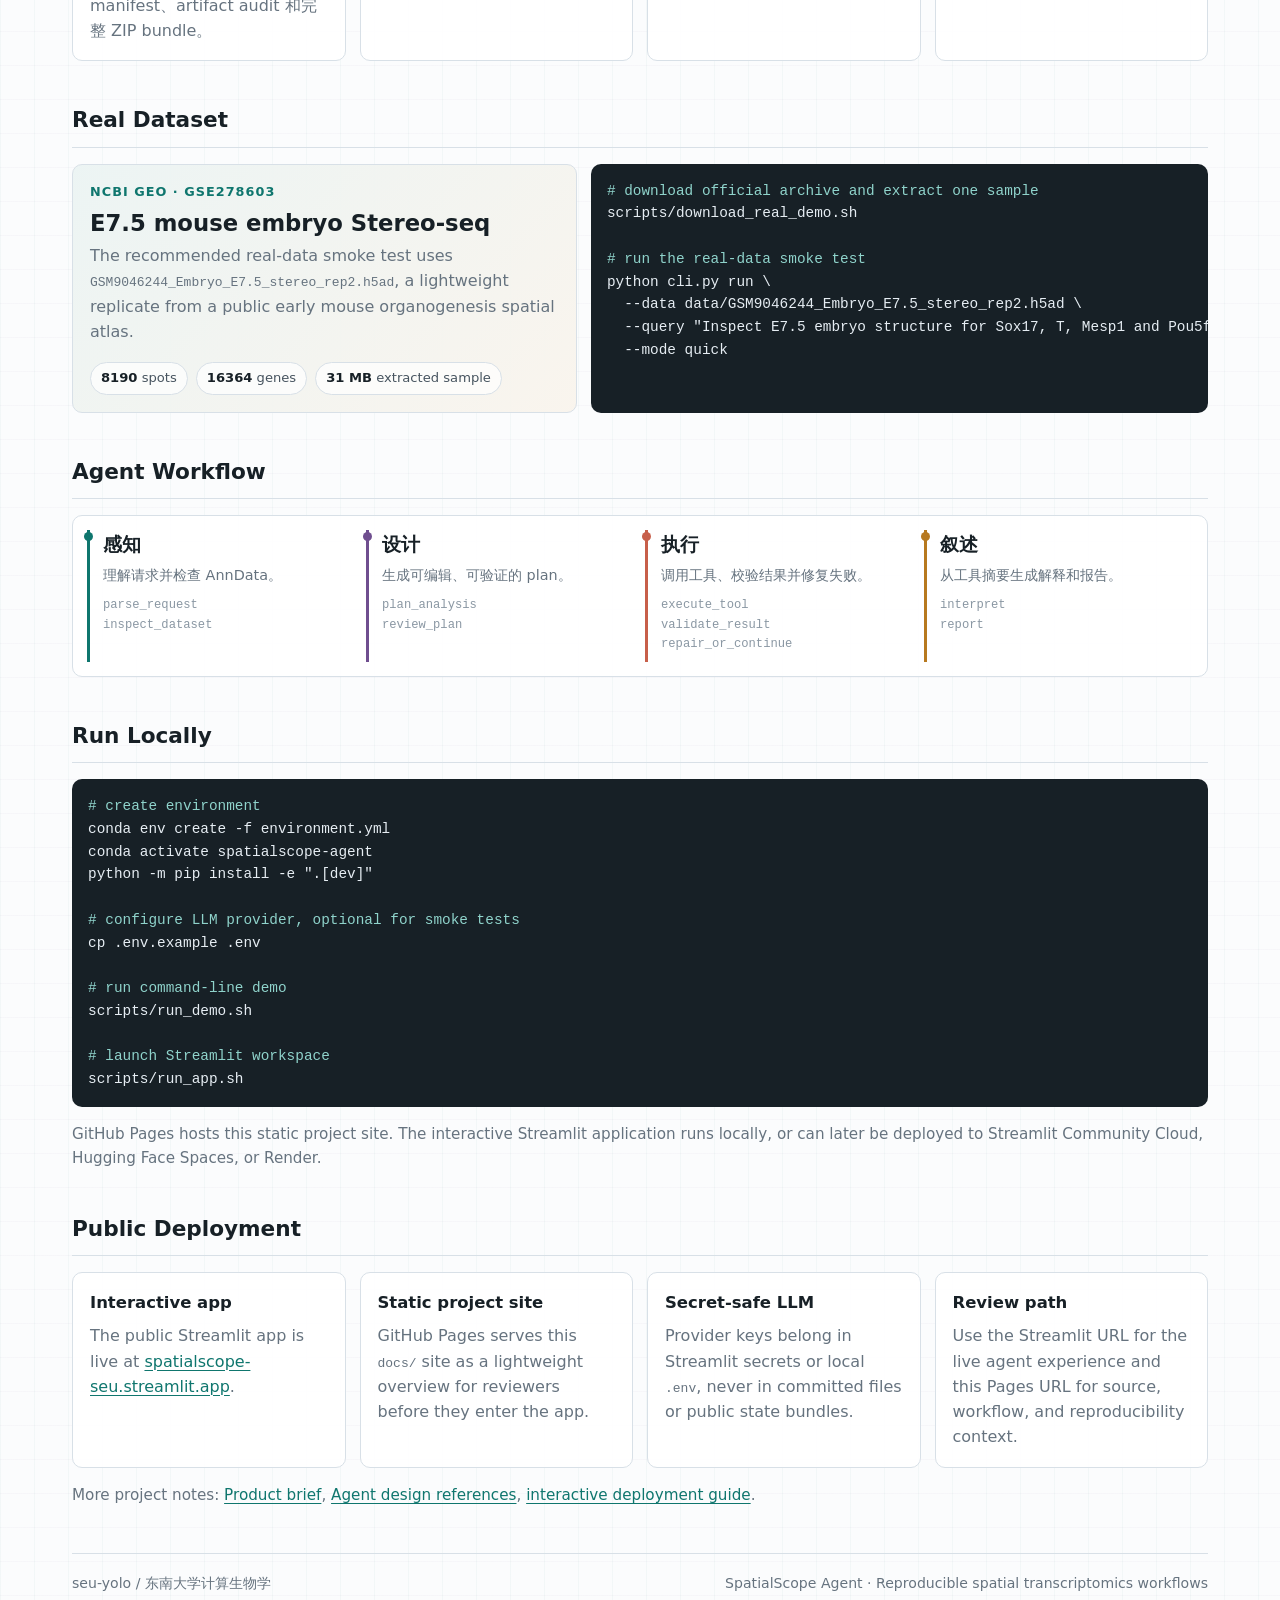
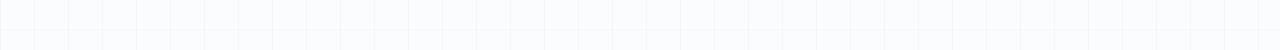
==== commit 6d33538b: "fix: make hosted demo data robust" ====
--- a/index.html
+++ b/index.html
@@ -33,7 +33,7 @@
         <div class="actions">
           <a class="button" href="https://github.com/seu-yolo/spatialscope-agent">View source</a>
           <a class="button secondary" href="#run">Run the demo</a>
-          <a class="button secondary" href="#deploy">Public app path</a>
+          <a class="button secondary" href="https://spatialscope-seu.streamlit.app/">Open public app</a>
           <a class="button secondary" href="https://github.com/seu-yolo/spatialscope-agent/blob/main/DEPLOYMENT.md">Deploy guide</a>
           <a class="button secondary" href="PRODUCT_BRIEF.md">Product brief</a>
         </div>
@@ -202,7 +202,7 @@
       <div class="grid">
         <article class="card">
           <h3>Interactive app</h3>
-          <p>Deploy <code>app.py</code> to Streamlit Community Cloud from the GitHub repository and expose a public <code>*.streamlit.app</code> URL.</p>
+          <p>The public Streamlit app is live at <a href="https://spatialscope-seu.streamlit.app/">spatialscope-seu.streamlit.app</a>.</p>
         </article>
         <article class="card">
           <h3>Static project site</h3>
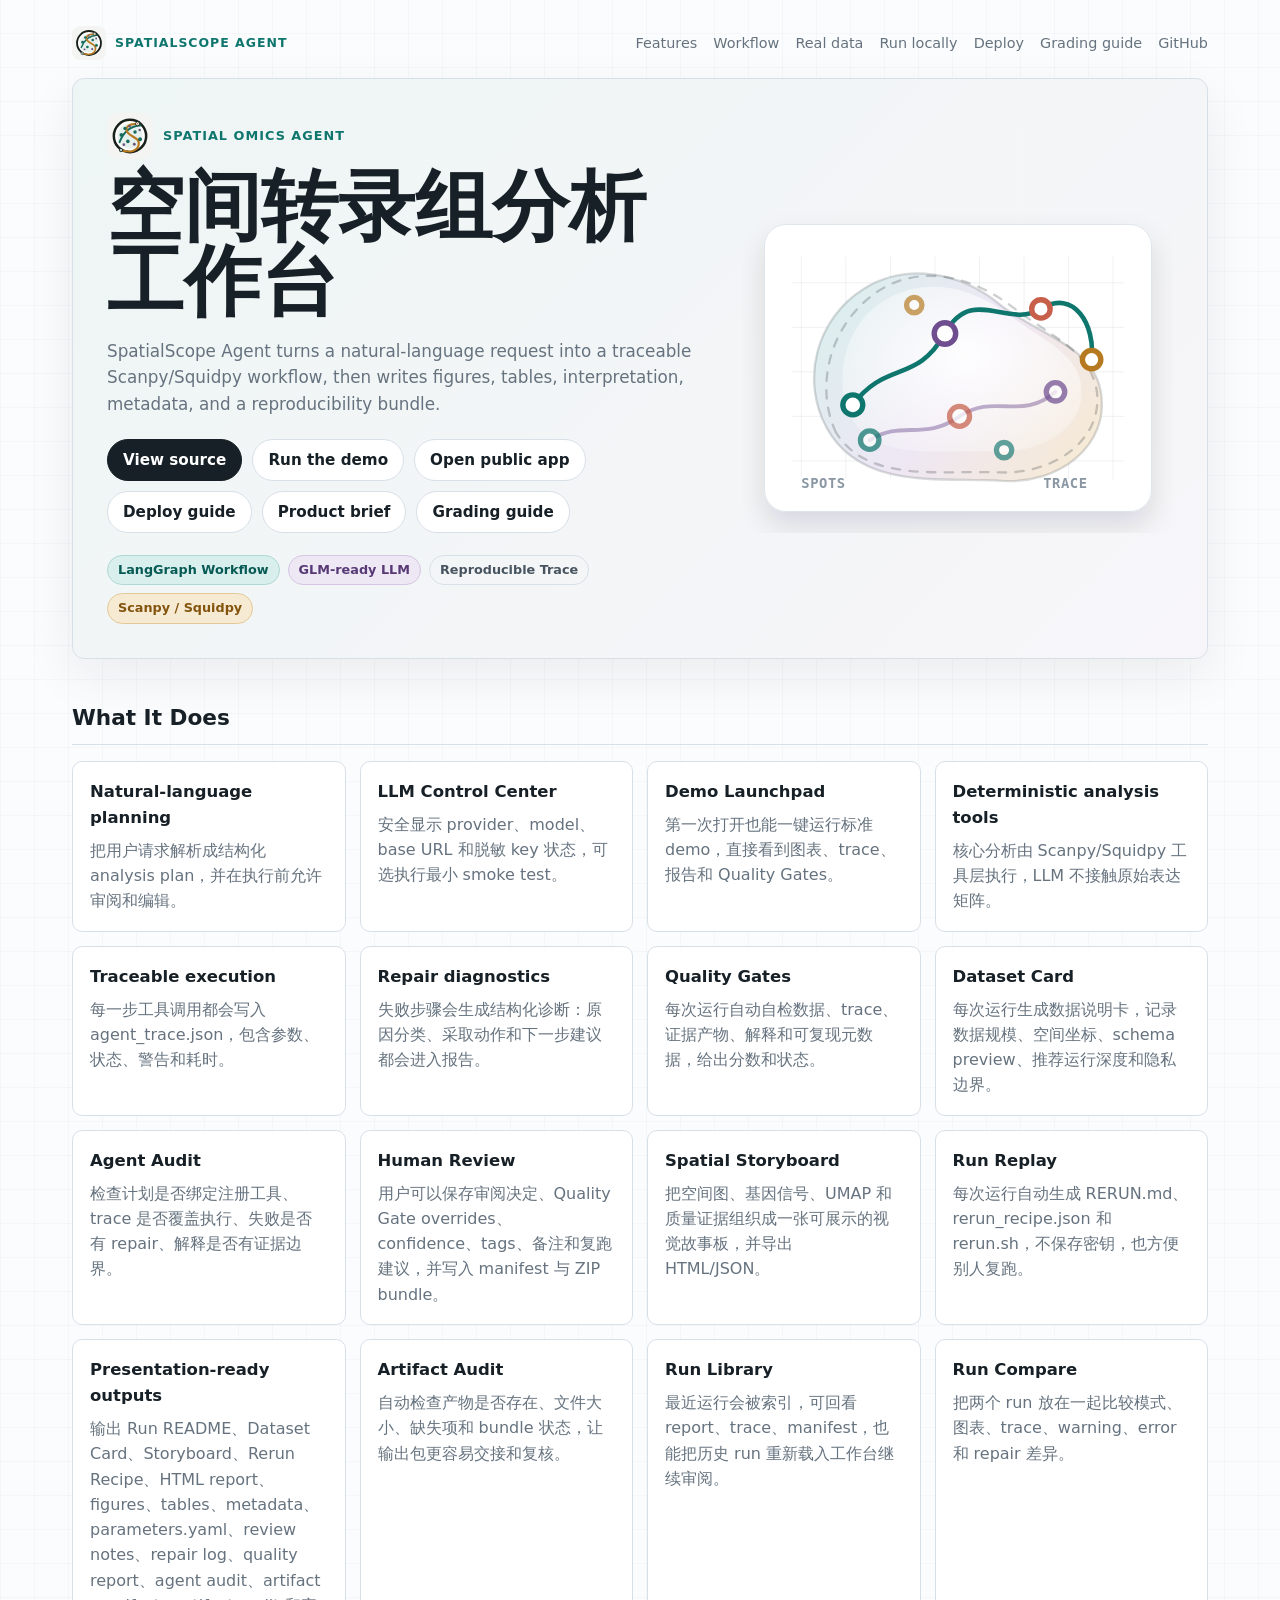
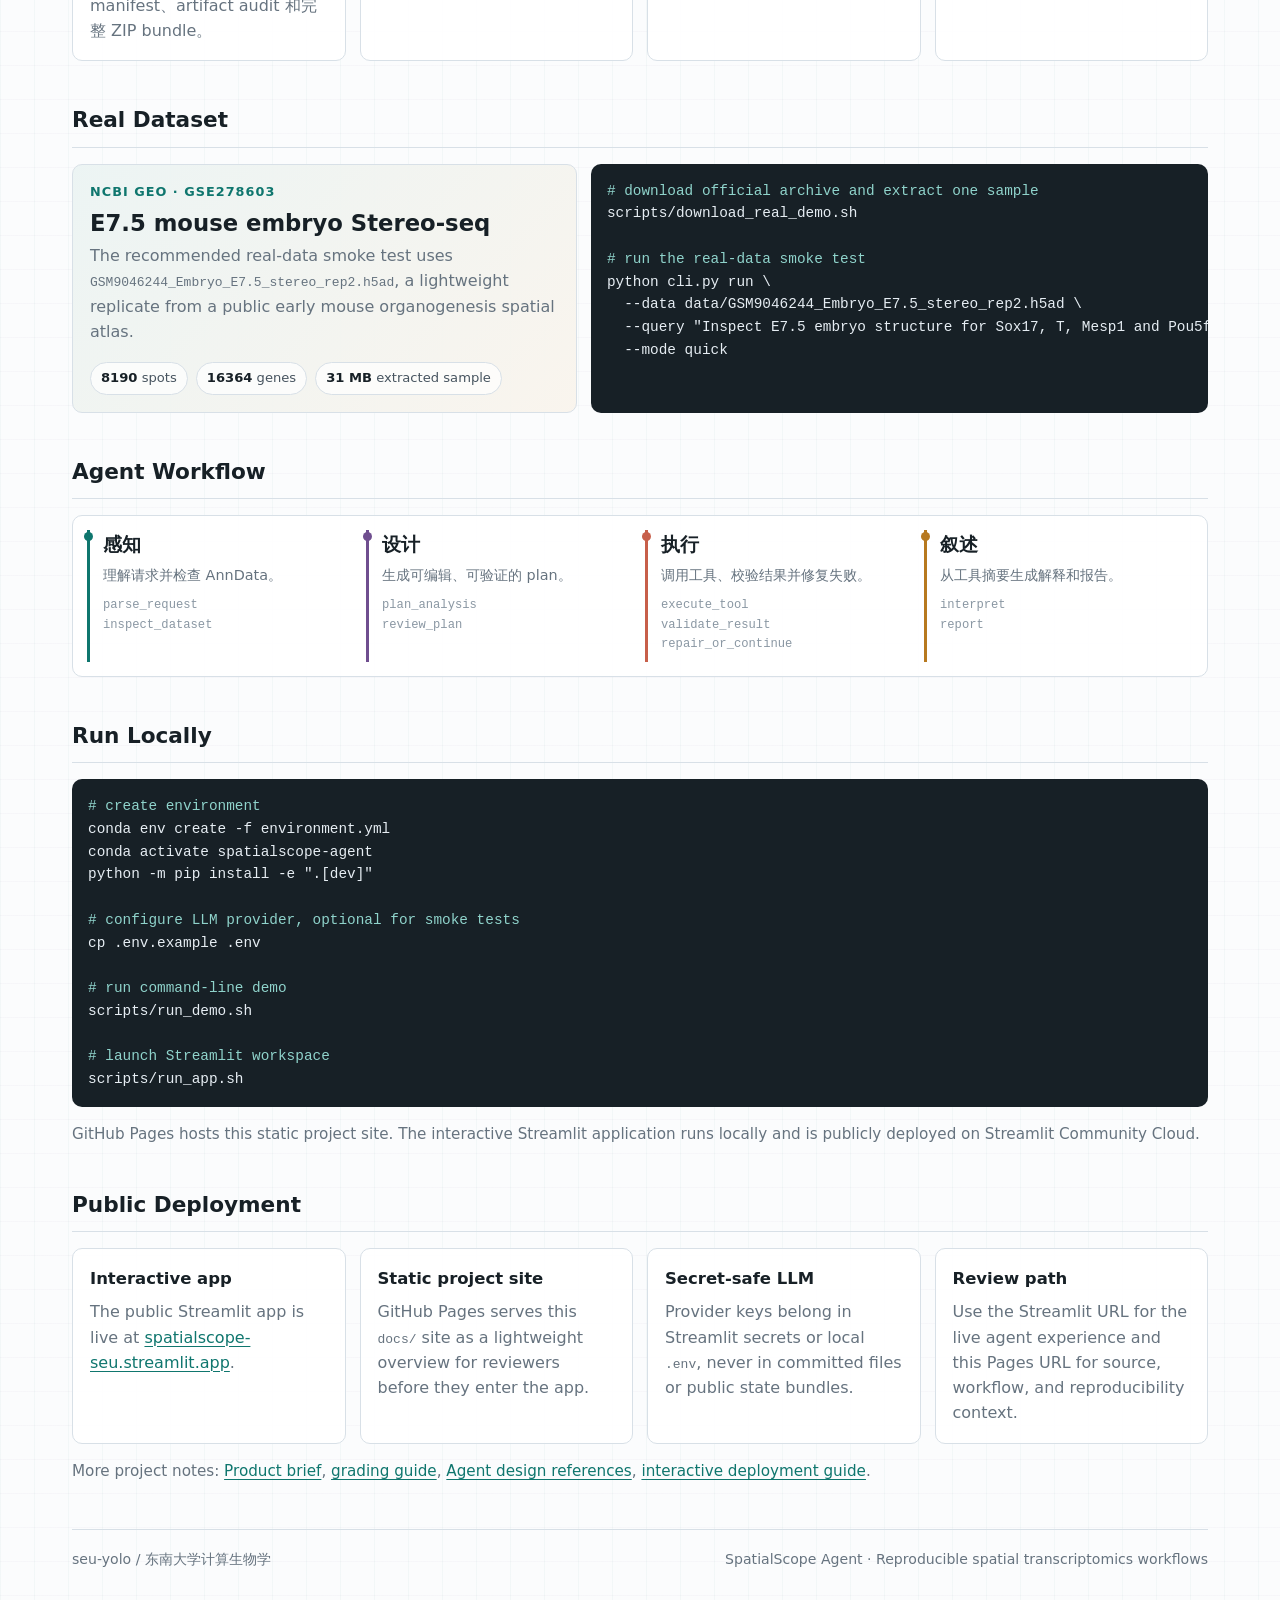
==== commit 819a195a: "docs: prepare repository and report materials" ====
--- a/index.html
+++ b/index.html
@@ -18,6 +18,7 @@
         <a href="#data">Real data</a>
         <a href="#run">Run locally</a>
         <a href="#deploy">Deploy</a>
+        <a href="GRADING_GUIDE.md">Grading guide</a>
         <a href="https://github.com/seu-yolo/spatialscope-agent">GitHub</a>
       </div>
     </nav>
@@ -36,6 +37,7 @@
           <a class="button secondary" href="https://spatialscope-seu.streamlit.app/">Open public app</a>
           <a class="button secondary" href="https://github.com/seu-yolo/spatialscope-agent/blob/main/DEPLOYMENT.md">Deploy guide</a>
           <a class="button secondary" href="PRODUCT_BRIEF.md">Product brief</a>
+          <a class="button secondary" href="GRADING_GUIDE.md">Grading guide</a>
         </div>
         <div class="tag-wall" aria-label="Project tags">
           <span class="tag teal">LangGraph Workflow</span>
@@ -192,8 +194,8 @@
 <span># launch Streamlit workspace</span>
 scripts/run_app.sh</pre>
       <p class="note">
-        GitHub Pages hosts this static project site. The interactive Streamlit application runs locally,
-        or can later be deployed to Streamlit Community Cloud, Hugging Face Spaces, or Render.
+        GitHub Pages hosts this static project site. The interactive Streamlit application runs locally
+        and is publicly deployed on Streamlit Community Cloud.
       </p>
     </section>
 
@@ -220,6 +222,7 @@
       <p class="note">
         More project notes:
         <a href="PRODUCT_BRIEF.md">Product brief</a>,
+        <a href="GRADING_GUIDE.md">grading guide</a>,
         <a href="AGENT_DESIGN_REFERENCES.md">Agent design references</a>,
         <a href="https://github.com/seu-yolo/spatialscope-agent/blob/main/DEPLOYMENT.md">interactive deployment guide</a>.
       </p>
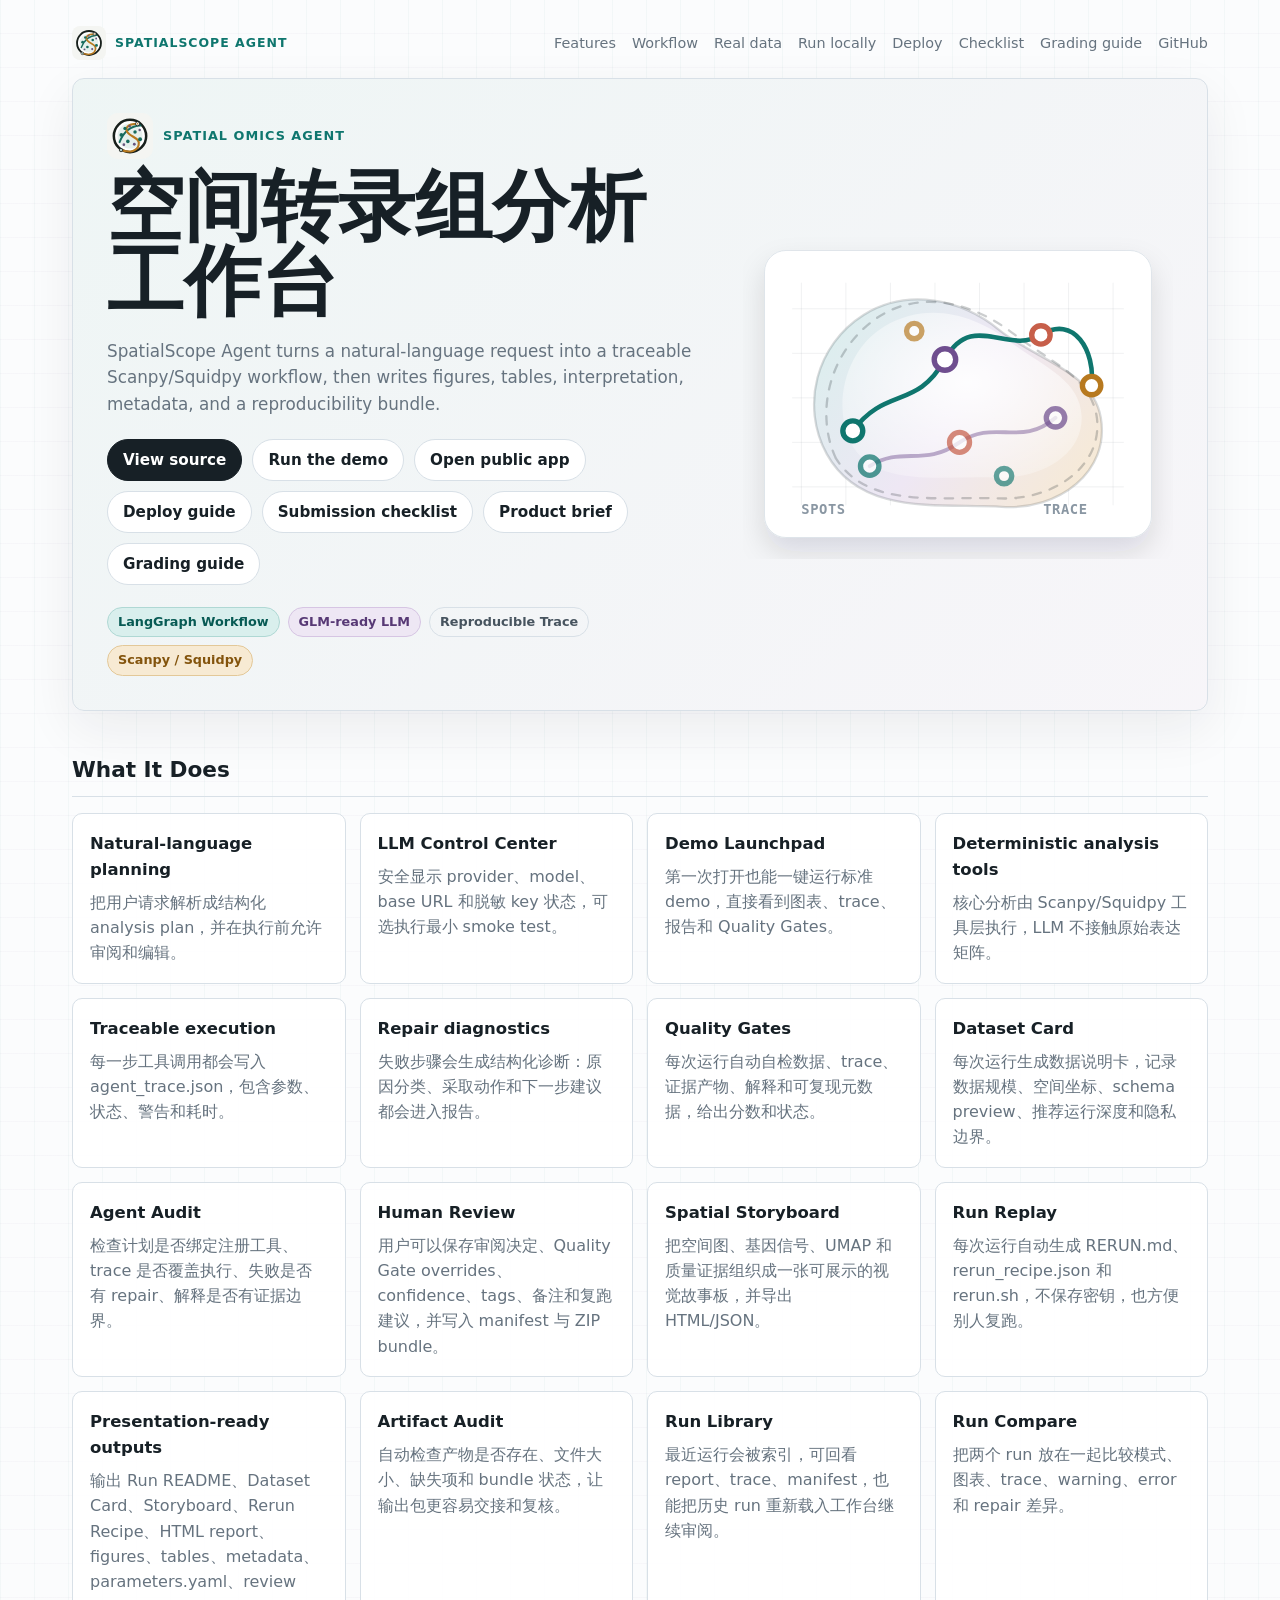
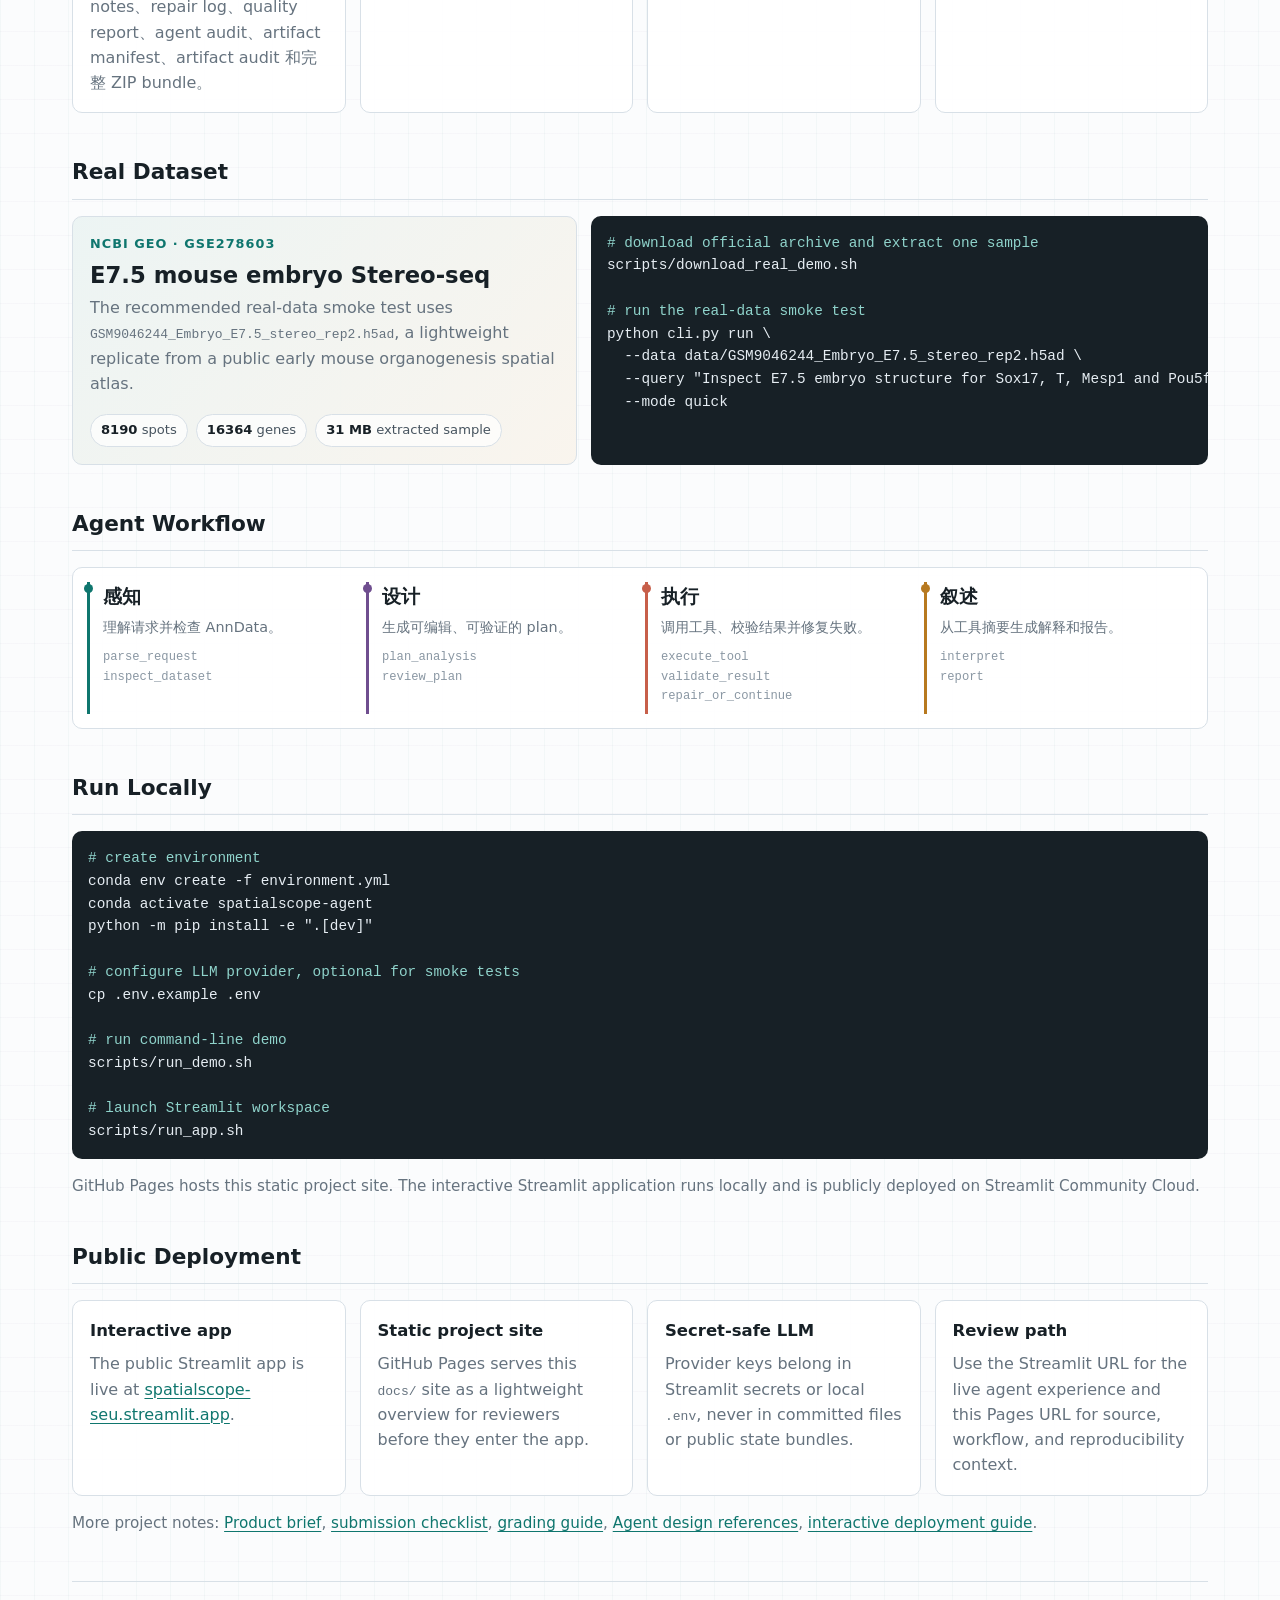
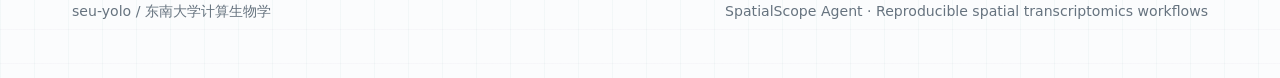
==== commit 2adee31c: "docs: link submission checklist" ====
--- a/index.html
+++ b/index.html
@@ -18,6 +18,7 @@
         <a href="#data">Real data</a>
         <a href="#run">Run locally</a>
         <a href="#deploy">Deploy</a>
+        <a href="SUBMISSION_CHECKLIST.md">Checklist</a>
         <a href="GRADING_GUIDE.md">Grading guide</a>
         <a href="https://github.com/seu-yolo/spatialscope-agent">GitHub</a>
       </div>
@@ -36,6 +37,7 @@
           <a class="button secondary" href="#run">Run the demo</a>
           <a class="button secondary" href="https://spatialscope-seu.streamlit.app/">Open public app</a>
           <a class="button secondary" href="https://github.com/seu-yolo/spatialscope-agent/blob/main/DEPLOYMENT.md">Deploy guide</a>
+          <a class="button secondary" href="SUBMISSION_CHECKLIST.md">Submission checklist</a>
           <a class="button secondary" href="PRODUCT_BRIEF.md">Product brief</a>
           <a class="button secondary" href="GRADING_GUIDE.md">Grading guide</a>
         </div>
@@ -222,6 +224,7 @@
       <p class="note">
         More project notes:
         <a href="PRODUCT_BRIEF.md">Product brief</a>,
+        <a href="SUBMISSION_CHECKLIST.md">submission checklist</a>,
         <a href="GRADING_GUIDE.md">grading guide</a>,
         <a href="AGENT_DESIGN_REFERENCES.md">Agent design references</a>,
         <a href="https://github.com/seu-yolo/spatialscope-agent/blob/main/DEPLOYMENT.md">interactive deployment guide</a>.
